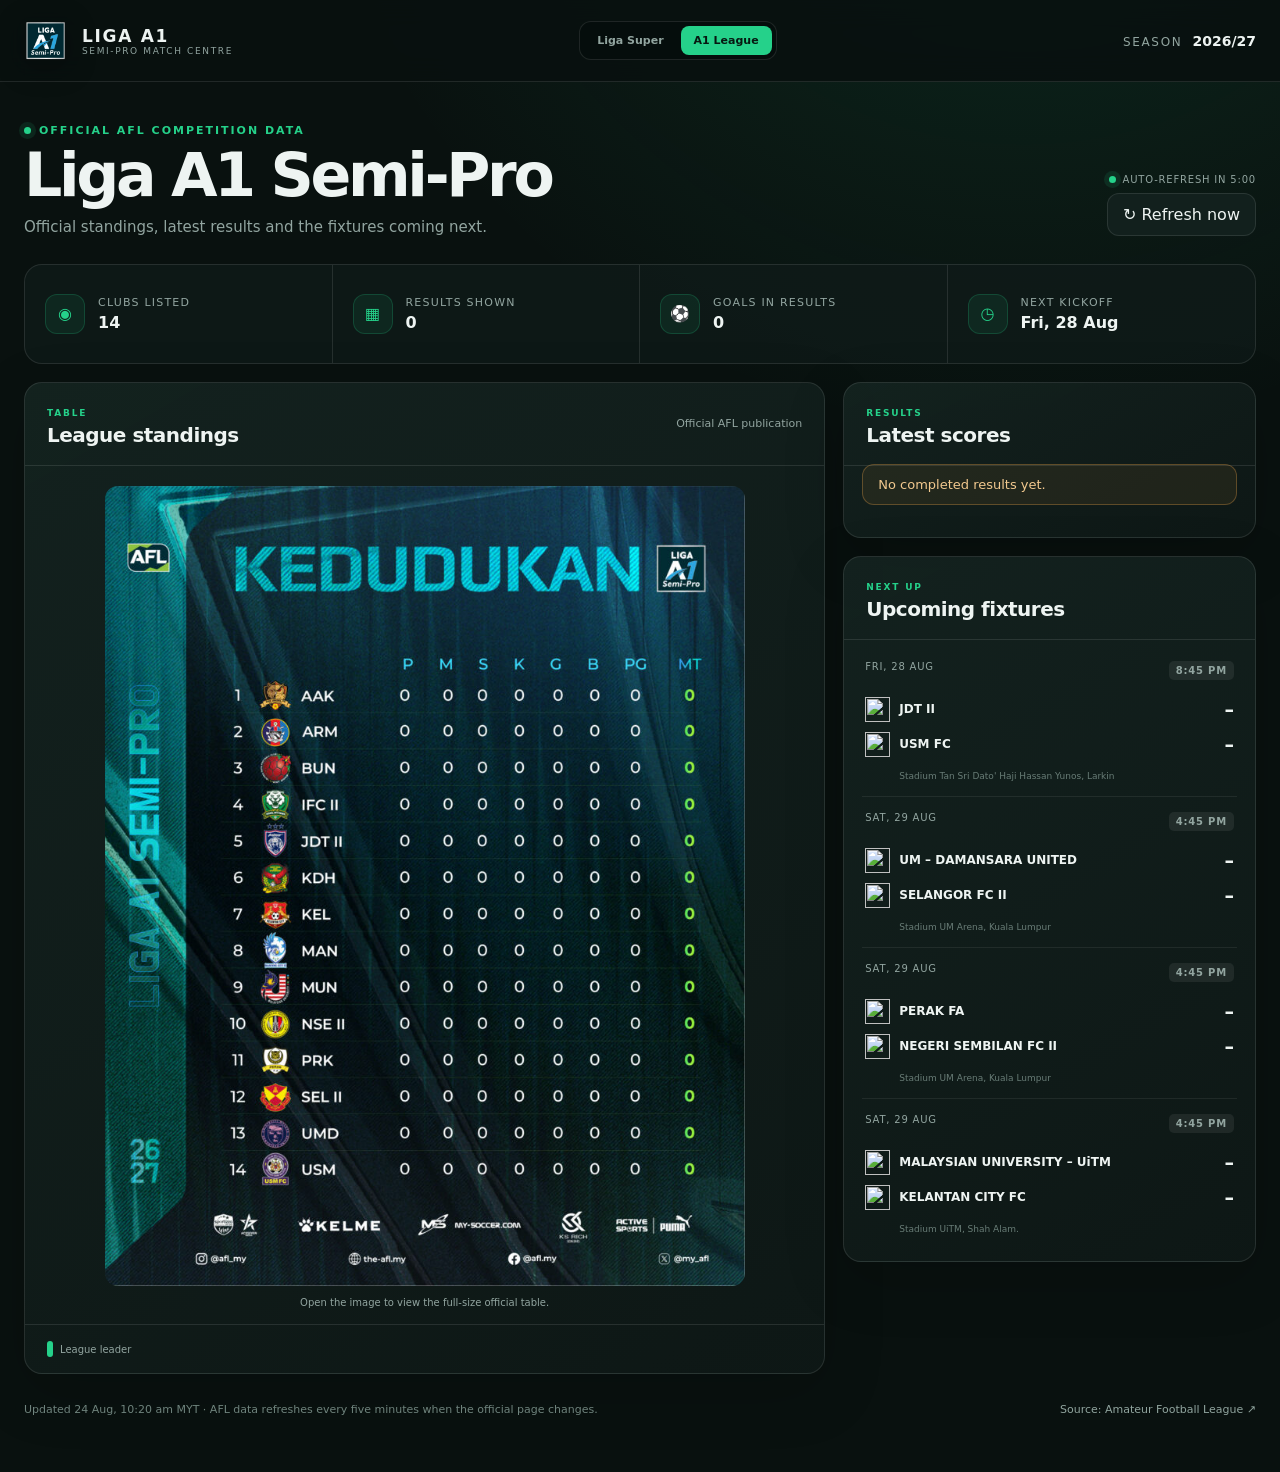
==== site/a1/index.html @ e1b0ae5d ":bricks:Adding A1 League" ====
<!doctype html>
<html lang="en" data-competition="a1">
<head>
  <meta charset="utf-8">
  <meta name="viewport" content="width=device-width,initial-scale=1">
  <meta name="theme-color" content="#09110f">
  <meta name="description" content="Latest Liga A1 Semi-Pro standings, results and fixtures from the official Amateur Football League source.">
  <meta property="og:title" content="Liga A1 Semi-Pro Match Centre">
  <meta property="og:description" content="Official standings, results and upcoming Liga A1 fixtures.">
  <meta property="og:image" content="../og.png">
  <title>Liga A1 Semi-Pro Match Centre</title>
  <link rel="icon" href="../favicon.svg" type="image/svg+xml">
  <link rel="stylesheet" href="../styles.css">
</head>
<body>
  <header class="topbar">
    <div class="brand"><img src="../a1-logo.png" alt="Amateur Football League official logo"><span><b>LIGA A1</b><small>Semi-Pro Match Centre</small></span></div>
    <nav class="league-nav" aria-label="Competition">
      <a href="../">Liga Super</a>
      <a class="active" href="./" aria-current="page">A1 League</a>
    </nav>
    <div class="season"><span>Season</span><strong id="season">2026/27</strong></div>
  </header>
  <main class="dashboard">
    <section class="intro">
      <div><p class="eyebrow"><i></i>Official AFL competition data</p><h1>Liga A1 Semi-Pro</h1><p>Official standings, latest results and the fixtures coming next.</p></div>
      <div class="refresh-control"><span id="refresh-status" class="auto-status"><i></i>Loading official data…</span><button id="refresh" type="button" aria-label="Refresh data now">↻ <span>Refresh now</span></button></div>
    </section>
    <div id="notice" class="notice" hidden></div>
    <section id="live-board" class="live-board" aria-label="Matches live now" hidden>
      <div class="live-title"><span><i></i>LIVE NOW</span><p>Shown only when verified by the official source</p></div>
      <div id="live-grid" class="live-grid"></div>
    </section>
    <section id="metrics" class="metrics" aria-label="League summary"></section>
    <section class="content-grid">
      <article class="panel standings-panel">
        <div class="panel-heading"><div><span>TABLE</span><h2>League standings</h2></div><p>Official AFL publication</p></div>
        <div id="official-standings" class="official-standings" hidden><a id="official-standings-link" href="#" target="_blank" rel="noreferrer"><img id="official-standings-image" src="" alt="Official Liga A1 Semi-Pro standings"></a><p>Open the image to view the full-size official table.</p></div>
        <div id="standings-table" class="table-scroll"><table><thead><tr><th>#</th><th class="team-column">Club</th><th>P</th><th>W</th><th>D</th><th>L</th><th>GD</th><th>Pts</th><th class="form-column">Form</th></tr></thead><tbody id="standings"></tbody></table></div>
        <div id="standings-legend" class="legend"><span><i class="champion"></i>League leader</span></div>
      </article>
      <aside class="matches-column">
        <section class="panel"><div class="panel-heading"><div><span>RESULTS</span><h2>Latest scores</h2></div></div><div id="results" class="match-list"></div></section>
        <section class="panel"><div class="panel-heading"><div><span>NEXT UP</span><h2>Upcoming fixtures</h2></div></div><div id="fixtures" class="match-list"></div></section>
      </aside>
    </section>
    <footer><p id="updated">Loading latest update…</p><a id="source-link" href="https://the-afl.my/" target="_blank" rel="noreferrer">Source: Amateur Football League ↗</a></footer>
  </main>
  <noscript><div class="noscript">JavaScript is required to load the latest competition data.</div></noscript>
  <script src="../app.js" defer></script>
</body>
</html>
---- site/styles.css ----
:root{--ink:#eef4f2;--muted:#92a5a0;--line:rgba(255,255,255,.1);--green:#25d18a;--lime:#b5ef57;--red:#f06363}*{box-sizing:border-box}html{background:#09110f}body{margin:0;color:var(--ink);background:radial-gradient(circle at 80% -20%,rgba(37,209,138,.14),transparent 36%),#09110f;font-family:Inter,ui-sans-serif,system-ui,-apple-system,BlinkMacSystemFont,"Segoe UI",sans-serif}button,a{font:inherit}.topbar{height:82px;padding:0 max(24px,calc((100vw - 1380px)/2));display:flex;align-items:center;justify-content:space-between;gap:24px;border-bottom:1px solid var(--line);background:rgba(9,17,15,.88);backdrop-filter:blur(14px);position:sticky;top:0;z-index:10}.brand{display:flex;gap:13px;align-items:center}.brand>img{width:45px;height:64px;object-fit:contain;filter:drop-shadow(0 6px 15px rgba(0,0,0,.28))}.brand>span{display:grid}.brand b{font-size:17px;letter-spacing:.1em}.brand small{color:var(--muted);font-size:9px;text-transform:uppercase;letter-spacing:.18em}.league-nav{display:flex;align-items:center;gap:4px;padding:4px;border:1px solid var(--line);border-radius:12px;background:rgba(5,12,10,.45)}.league-nav a{padding:8px 13px;border-radius:8px;color:var(--muted);font-size:11px;font-weight:750;text-decoration:none;white-space:nowrap}.league-nav a:hover{color:var(--ink)}.league-nav a.active{color:#071811;background:var(--green)}.season{display:flex;align-items:baseline;gap:10px}.season span{color:var(--muted);font-size:12px;text-transform:uppercase;letter-spacing:.14em}.season strong{font-size:14px}.dashboard{width:min(1380px,calc(100% - 48px));margin:auto;padding:42px 0 28px}.intro{display:flex;justify-content:space-between;align-items:end;gap:24px;margin-bottom:28px}.eyebrow{margin:0 0 9px!important;color:var(--green)!important;font-size:11px!important;font-weight:750;letter-spacing:.18em;text-transform:uppercase;display:flex;align-items:center;gap:8px}.eyebrow i,.auto-status i{width:7px;height:7px;border-radius:99px;background:var(--green);box-shadow:0 0 0 5px rgba(37,209,138,.11)}h1{margin:0;font-size:clamp(35px,4.7vw,68px);line-height:.98;letter-spacing:-.055em;font-weight:760}.intro p{margin:13px 0 0;color:var(--muted);font-size:15px}.refresh-control{display:flex;align-items:flex-end;flex-direction:column;gap:8px}.auto-status{display:flex;align-items:center;gap:7px;color:var(--muted);font-size:10px;text-transform:uppercase;letter-spacing:.08em;font-variant-numeric:tabular-nums}.auto-status.is-live{color:#ff8a8a}.auto-status.is-live i{background:var(--red);box-shadow:0 0 0 4px rgba(240,99,99,.12);animation:pulse 1.5s ease-out infinite}button{border:1px solid var(--line);background:#12201d;color:var(--ink);border-radius:12px;padding:11px 15px;cursor:pointer;transition:.2s}button:hover{border-color:rgba(37,209,138,.55);background:#182a26;transform:translateY(-1px)}.notice{padding:12px 15px;margin:-8px 0 20px;border:1px solid rgba(240,167,73,.3);background:rgba(240,167,73,.08);border-radius:12px;color:#f2c98f;font-size:13px}.live-board{margin-bottom:18px;border:1px solid rgba(240,99,99,.26);background:linear-gradient(135deg,rgba(106,24,30,.26),rgba(17,28,26,.94));border-radius:18px;overflow:hidden;box-shadow:0 16px 55px rgba(0,0,0,.2)}.live-title{height:53px;padding:0 20px;display:flex;align-items:center;justify-content:space-between;border-bottom:1px solid rgba(240,99,99,.16)}.live-title>span{display:flex;align-items:center;gap:9px;color:#ff8a8a;font-size:11px;font-weight:900;letter-spacing:.16em}.live-title>span i{width:8px;height:8px;border-radius:50%;background:var(--red);box-shadow:0 0 0 5px rgba(240,99,99,.12);animation:pulse 1.5s ease-out infinite}.live-title p{margin:0;color:#a98686;font-size:10px}.live-grid{display:grid;grid-template-columns:repeat(2,minmax(0,1fr));gap:1px;background:rgba(240,99,99,.12)}.live-card{padding:18px 20px;background:#121e1b}.live-head{display:flex;align-items:center;justify-content:space-between;margin-bottom:17px}.live-badge{display:flex;align-items:center;gap:6px;color:#ff8585;font-size:10px;font-weight:800;text-transform:uppercase;letter-spacing:.12em}.live-badge i{width:5px;height:5px;border-radius:50%;background:var(--red)}.match-clock{min-width:90px;padding:7px 10px;display:grid;justify-items:end;gap:1px;border:1px solid rgba(240,99,99,.2);border-radius:10px;background:rgba(240,99,99,.08);font-variant-numeric:tabular-nums}.match-clock strong{font-size:17px;line-height:1}.match-clock small{color:#ff9b9b;font-size:8px;text-transform:uppercase;letter-spacing:.1em}.live-scoreline{display:grid;grid-template-columns:minmax(0,1fr) auto minmax(0,1fr);align-items:center;gap:15px}.live-scoreline>div{display:flex;align-items:center;gap:9px;min-width:0}.live-scoreline>div:last-child{flex-direction:row-reverse;text-align:right}.live-scoreline b{font-size:12px;white-space:nowrap;overflow:hidden;text-overflow:ellipsis}.live-scoreline>span{display:flex;align-items:center;gap:10px}.live-scoreline>span strong{font-size:31px;line-height:1;font-variant-numeric:tabular-nums}.live-scoreline>span i{color:#697b76;font-style:normal}.live-card>p{margin:15px 0 0;color:#687c76;font-size:9px;text-align:center;white-space:nowrap;overflow:hidden;text-overflow:ellipsis}.metrics{display:grid;grid-template-columns:repeat(4,1fr);border:1px solid var(--line);border-radius:18px;overflow:hidden;background:rgba(17,28,26,.7);margin-bottom:18px}.metrics article{min-height:98px;display:flex;align-items:center;gap:13px;padding:20px;border-right:1px solid var(--line)}.metrics article:last-child{border:0}.metric-icon{width:40px;height:40px;display:grid;place-items:center;color:var(--green);border:1px solid rgba(37,209,138,.2);background:rgba(37,209,138,.08);border-radius:12px}.metrics article>div{display:grid;gap:4px;min-width:0}.metrics small{color:var(--muted);font-size:11px;text-transform:uppercase;letter-spacing:.11em}.metrics strong{font-size:16px;white-space:nowrap;overflow:hidden;text-overflow:ellipsis}.content-grid{display:grid;grid-template-columns:minmax(0,1.65fr) minmax(350px,.85fr);gap:18px;align-items:start}.panel{border:1px solid var(--line);background:linear-gradient(150deg,rgba(20,35,32,.94),rgba(14,24,22,.97));border-radius:18px;overflow:hidden;box-shadow:0 18px 60px rgba(0,0,0,.18)}.panel-heading{min-height:80px;display:flex;align-items:center;justify-content:space-between;gap:20px;padding:18px 22px;border-bottom:1px solid var(--line)}.panel-heading span{color:var(--green);font-size:9px;letter-spacing:.2em;font-weight:800}.panel-heading h2{margin:3px 0 0;font-size:20px;letter-spacing:-.025em}.panel-heading p{margin:0;color:var(--muted);font-size:11px}.official-standings{padding:20px 20px 16px;text-align:center}.official-standings a{display:block;max-width:640px;margin:auto;border-radius:13px;overflow:hidden;background:#fff}.official-standings img{display:block;width:100%;height:auto}.official-standings p{margin:11px 0 0;color:var(--muted);font-size:10px}.table-scroll{overflow:auto}table{width:100%;border-collapse:collapse;font-variant-numeric:tabular-nums}th{height:42px;padding:0 10px;color:#728781;font-size:10px;text-transform:uppercase;letter-spacing:.1em;font-weight:700;text-align:center;background:rgba(5,12,10,.35)}td{height:58px;padding:0 10px;border-top:1px solid rgba(255,255,255,.065);color:#bac7c3;font-size:13px;text-align:center}.team-column,.team-cell{text-align:left}.team-cell{color:var(--ink);font-weight:640;min-width:220px}.club-mark{width:30px;height:30px;object-fit:contain;display:inline-grid;place-items:center;margin-right:11px;vertical-align:middle}.club-fallback{border-radius:9px;background:#20352f;color:var(--green);font-size:9px;font-weight:850;text-align:center;line-height:30px}.rank{width:24px;height:24px;display:inline-grid;place-items:center;border-radius:7px}.rank-1{background:var(--green);color:#072017;font-weight:900}.rank-2{background:rgba(181,239,87,.16);color:var(--lime)}.form{width:22px;height:22px;margin:0 2px;display:inline-grid;place-items:center;border-radius:6px;font-size:9px;font-weight:850}.form-w{background:rgba(37,209,138,.14);color:var(--green)}.form-d{background:rgba(255,255,255,.09);color:#bbc8c4}.form-l{background:rgba(240,99,99,.13);color:#f28282}.legend{padding:16px 22px;border-top:1px solid var(--line);display:flex;gap:22px;color:var(--muted);font-size:10px}.legend span{display:flex;align-items:center;gap:7px}.legend i{width:6px;height:16px;border-radius:5px;background:var(--green)}.legend .afc{background:var(--lime)}.matches-column{display:grid;gap:18px}.match-list{padding:6px 18px 12px}.match-card{padding:15px 3px;border-bottom:1px solid rgba(255,255,255,.07)}.match-card:last-child{border:0}.match-meta{display:flex;justify-content:space-between;margin-bottom:12px;color:var(--muted);font-size:10px;text-transform:uppercase;letter-spacing:.08em}.status{padding:4px 7px;border-radius:5px;background:rgba(255,255,255,.07);font-weight:750}.status-complete{color:var(--green);background:rgba(37,209,138,.1)}.status-postponed{color:#f1b061;background:rgba(241,176,97,.1)}.status-live{color:#fff;background:var(--red)}.match-team{display:flex;align-items:center;justify-content:space-between;gap:10px;min-height:35px}.match-team>span{display:flex;align-items:center;font-size:12px;font-weight:650;min-width:0}.match-team .club-mark{width:25px;height:25px;margin-right:9px}.match-team strong{font-size:19px;font-variant-numeric:tabular-nums}.venue{margin:9px 0 0 34px;color:#687c76;font-size:9px;white-space:nowrap;overflow:hidden;text-overflow:ellipsis}footer{min-height:70px;display:flex;align-items:center;justify-content:space-between;gap:16px;color:#6f837d;font-size:11px}footer a{color:#91a59f;text-decoration:none}.noscript{padding:20px;color:white;background:#8f3030}@keyframes pulse{0%{box-shadow:0 0 0 0 rgba(240,99,99,.35)}70%{box-shadow:0 0 0 8px rgba(240,99,99,0)}100%{box-shadow:0 0 0 0 rgba(240,99,99,0)}}@media(max-width:980px){.metrics{grid-template-columns:repeat(2,1fr)}.metrics article:nth-child(2){border-right:0}.content-grid{grid-template-columns:1fr}.matches-column{grid-template-columns:repeat(2,1fr)}}@media(max-width:680px){.topbar{height:auto;min-height:92px;padding:10px 17px;display:grid;grid-template-columns:minmax(0,1fr) auto;gap:8px 14px}.brand>img{width:38px;height:48px}.brand b{font-size:14px}.league-nav{grid-column:1/-1;justify-self:stretch;justify-content:center}.league-nav a{flex:1;text-align:center;padding:7px 10px}.dashboard{width:calc(100% - 28px);padding-top:28px}.intro{align-items:start}.refresh-control{align-items:flex-end}.auto-status{font-size:8px}button{width:42px;height:42px;padding:0;font-size:20px}button span{display:none}.metrics article{padding:15px;min-height:84px}.metrics strong{font-size:13px}.metric-icon{display:none}.matches-column{grid-template-columns:1fr}.panel-heading{padding:16px 17px}.panel-heading p,.form-column,.form-cell{display:none}.team-cell{min-width:175px}.legend{padding:14px 17px;flex-wrap:wrap}.season span{display:none}footer{align-items:flex-start;flex-direction:column;padding:20px 2px}.live-grid{grid-template-columns:1fr}.live-title{padding:0 15px}.live-title p{font-size:8px;max-width:195px;text-align:right}.live-card{padding:16px 15px}.live-scoreline{gap:8px}.live-scoreline>span{gap:7px}.live-scoreline>span strong{font-size:26px}.live-scoreline b{font-size:10px}.club-mark{margin-right:8px}}@media(max-width:420px){h1{font-size:39px}.metrics{grid-template-columns:1fr 1fr}.team-cell{min-width:155px}th,td{padding:0 8px}.panel{border-radius:15px}}
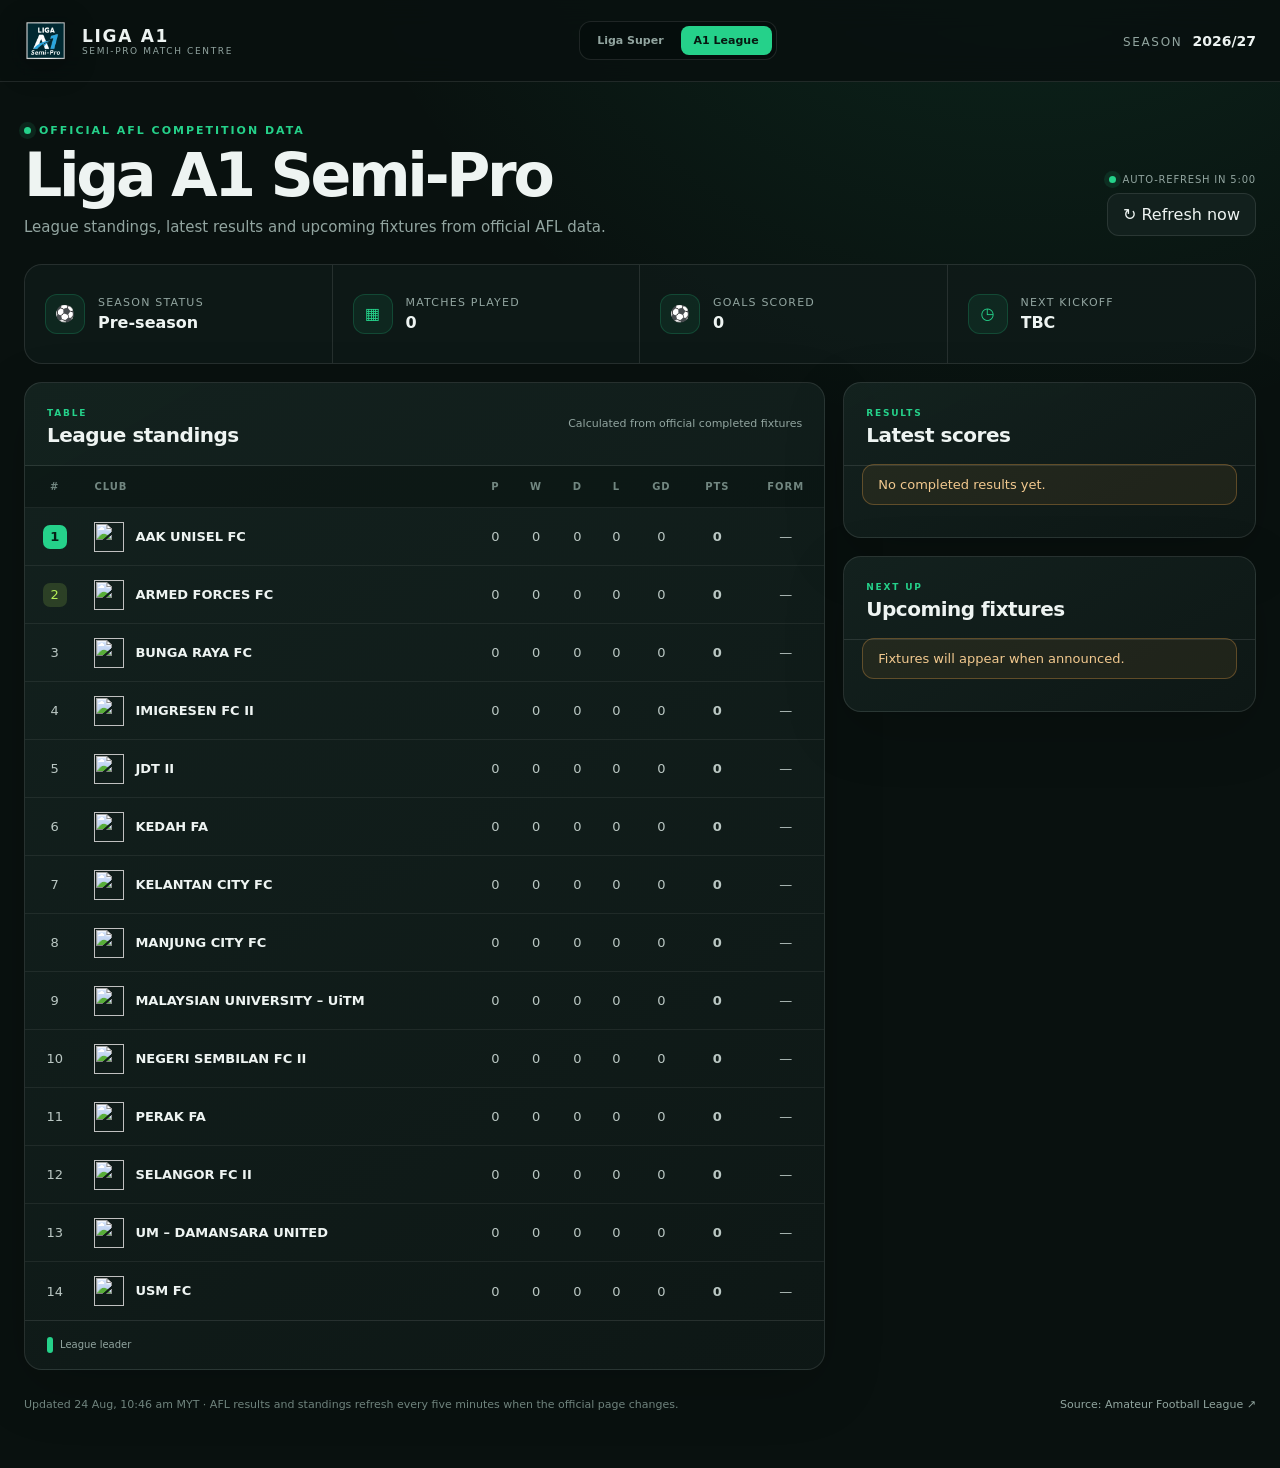
==== commit dc64afd6: ":wrench:Fixing the A1 table that appear as screenshot to proper table" ====
--- a/site/a1/index.html
+++ b/site/a1/index.html
@@ -23,7 +23,7 @@
   </header>
   <main class="dashboard">
     <section class="intro">
-      <div><p class="eyebrow"><i></i>Official AFL competition data</p><h1>Liga A1 Semi-Pro</h1><p>Official standings, latest results and the fixtures coming next.</p></div>
+      <div><p class="eyebrow"><i></i>Official AFL competition data</p><h1>Liga A1 Semi-Pro</h1><p>League standings, latest results and upcoming fixtures from official AFL data.</p></div>
       <div class="refresh-control"><span id="refresh-status" class="auto-status"><i></i>Loading official data…</span><button id="refresh" type="button" aria-label="Refresh data now">↻ <span>Refresh now</span></button></div>
     </section>
     <div id="notice" class="notice" hidden></div>
@@ -34,8 +34,7 @@
     <section id="metrics" class="metrics" aria-label="League summary"></section>
     <section class="content-grid">
       <article class="panel standings-panel">
-        <div class="panel-heading"><div><span>TABLE</span><h2>League standings</h2></div><p>Official AFL publication</p></div>
-        <div id="official-standings" class="official-standings" hidden><a id="official-standings-link" href="#" target="_blank" rel="noreferrer"><img id="official-standings-image" src="" alt="Official Liga A1 Semi-Pro standings"></a><p>Open the image to view the full-size official table.</p></div>
+        <div class="panel-heading"><div><span>TABLE</span><h2>League standings</h2></div><p>Calculated from official completed fixtures</p></div>
         <div id="standings-table" class="table-scroll"><table><thead><tr><th>#</th><th class="team-column">Club</th><th>P</th><th>W</th><th>D</th><th>L</th><th>GD</th><th>Pts</th><th class="form-column">Form</th></tr></thead><tbody id="standings"></tbody></table></div>
         <div id="standings-legend" class="legend"><span><i class="champion"></i>League leader</span></div>
       </article>
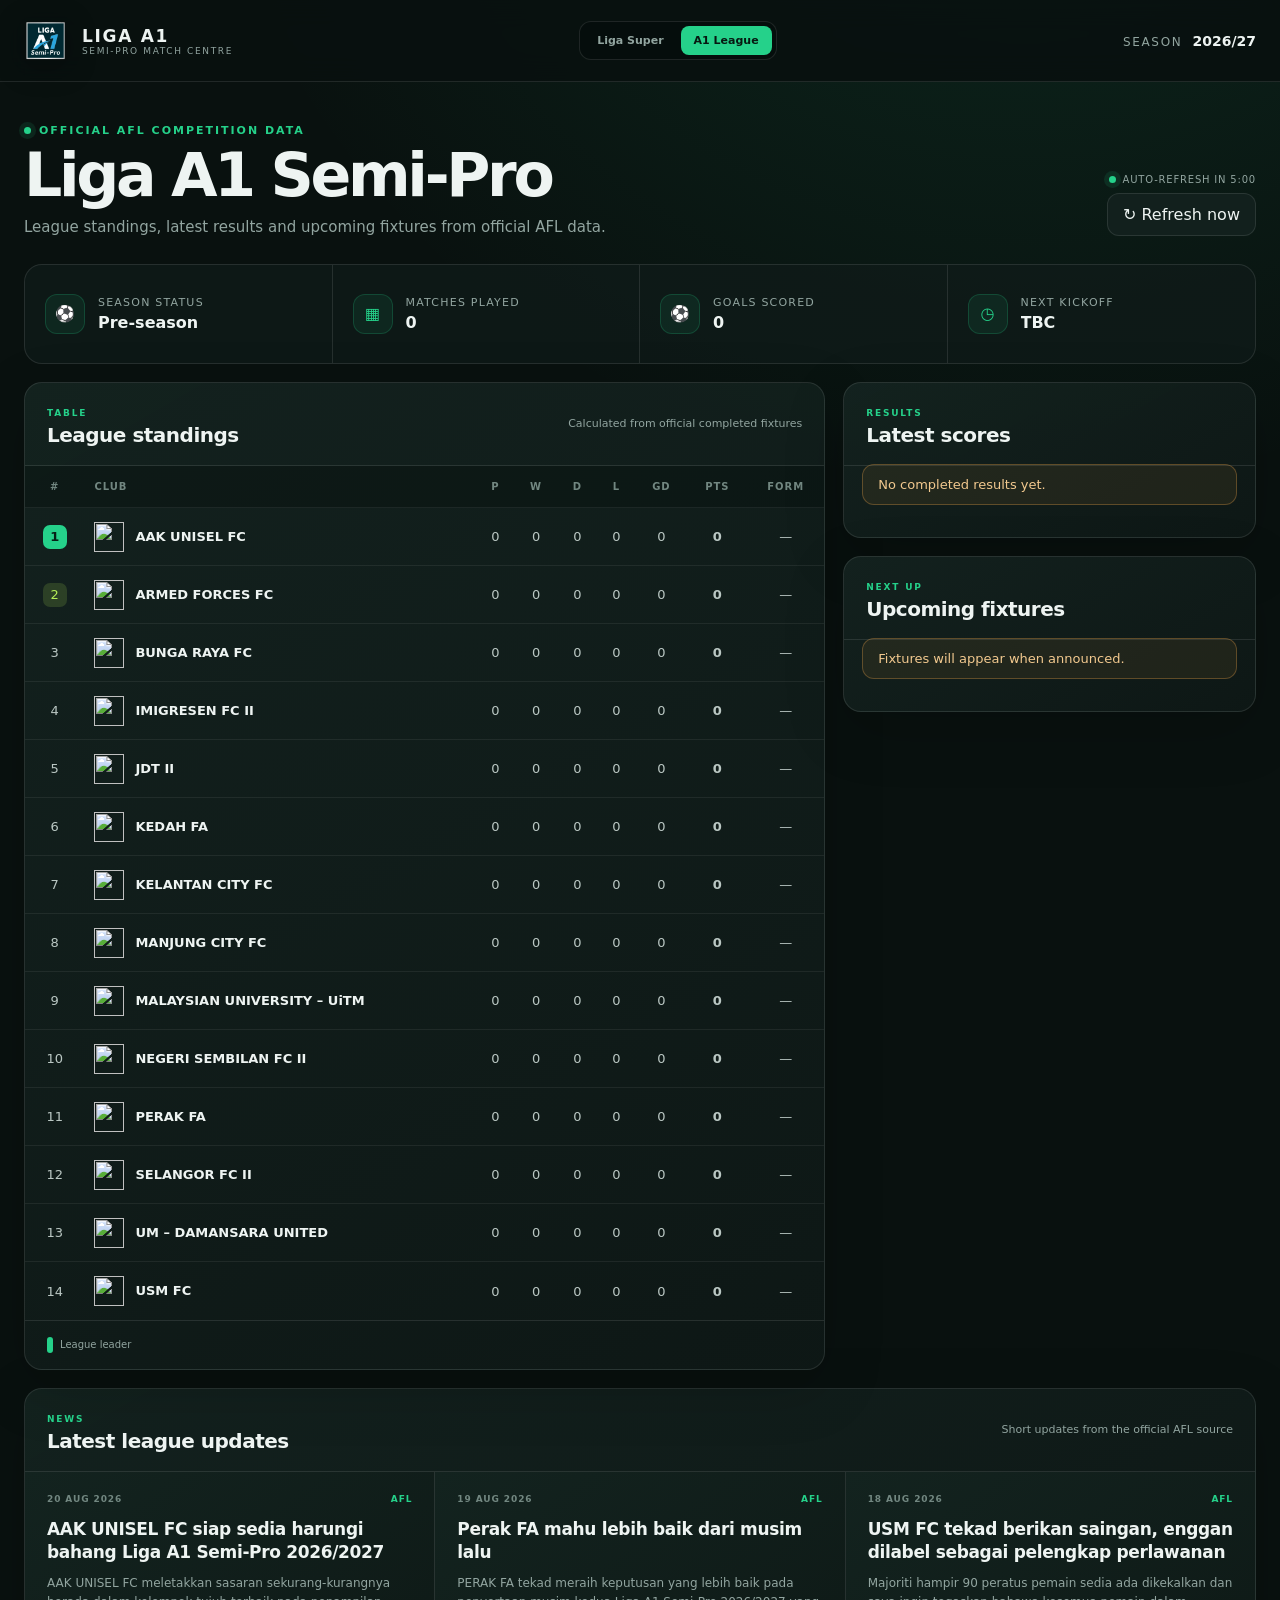
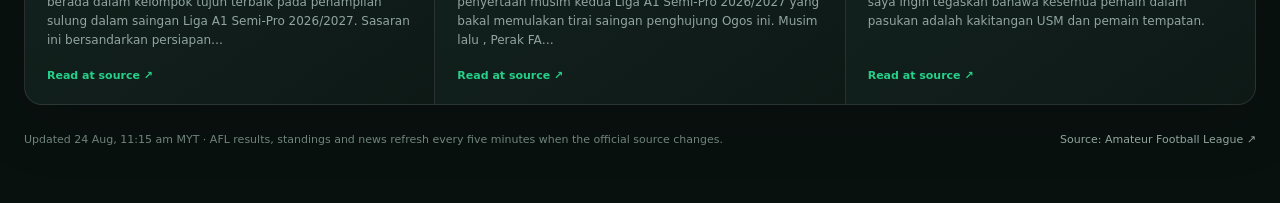
==== commit 2d705b09: ":bricks:Adding latest news from MFL & AFL" ====
--- a/site/a1/index.html
+++ b/site/a1/index.html
@@ -4,9 +4,9 @@
   <meta charset="utf-8">
   <meta name="viewport" content="width=device-width,initial-scale=1">
   <meta name="theme-color" content="#09110f">
-  <meta name="description" content="Latest Liga A1 Semi-Pro standings, results and fixtures from the official Amateur Football League source.">
+  <meta name="description" content="Latest Liga A1 Semi-Pro standings, results, fixtures and news from the official Amateur Football League source.">
   <meta property="og:title" content="Liga A1 Semi-Pro Match Centre">
-  <meta property="og:description" content="Official standings, results and upcoming Liga A1 fixtures.">
+  <meta property="og:description" content="Official standings, results, upcoming Liga A1 fixtures and league updates.">
   <meta property="og:image" content="../og.png">
   <title>Liga A1 Semi-Pro Match Centre</title>
   <link rel="icon" href="../favicon.svg" type="image/svg+xml">
@@ -43,6 +43,10 @@
         <section class="panel"><div class="panel-heading"><div><span>NEXT UP</span><h2>Upcoming fixtures</h2></div></div><div id="fixtures" class="match-list"></div></section>
       </aside>
     </section>
+    <section class="panel news-panel" aria-labelledby="news-heading">
+      <div class="panel-heading"><div><span>NEWS</span><h2 id="news-heading">Latest league updates</h2></div><p>Short updates from the official AFL source</p></div>
+      <div id="news" class="news-grid"></div>
+    </section>
     <footer><p id="updated">Loading latest update…</p><a id="source-link" href="https://the-afl.my/" target="_blank" rel="noreferrer">Source: Amateur Football League ↗</a></footer>
   </main>
   <noscript><div class="noscript">JavaScript is required to load the latest competition data.</div></noscript>
--- a/site/styles.css
+++ b/site/styles.css
@@ -1 +1,881 @@
-:root{--ink:#eef4f2;--muted:#92a5a0;--line:rgba(255,255,255,.1);--green:#25d18a;--lime:#b5ef57;--red:#f06363}*{box-sizing:border-box}html{background:#09110f}body{margin:0;color:var(--ink);background:radial-gradient(circle at 80% -20%,rgba(37,209,138,.14),transparent 36%),#09110f;font-family:Inter,ui-sans-serif,system-ui,-apple-system,BlinkMacSystemFont,"Segoe UI",sans-serif}button,a{font:inherit}.topbar{height:82px;padding:0 max(24px,calc((100vw - 1380px)/2));display:flex;align-items:center;justify-content:space-between;gap:24px;border-bottom:1px solid var(--line);background:rgba(9,17,15,.88);backdrop-filter:blur(14px);position:sticky;top:0;z-index:10}.brand{display:flex;gap:13px;align-items:center}.brand>img{width:45px;height:64px;object-fit:contain;filter:drop-shadow(0 6px 15px rgba(0,0,0,.28))}.brand>span{display:grid}.brand b{font-size:17px;letter-spacing:.1em}.brand small{color:var(--muted);font-size:9px;text-transform:uppercase;letter-spacing:.18em}.league-nav{display:flex;align-items:center;gap:4px;padding:4px;border:1px solid var(--line);border-radius:12px;background:rgba(5,12,10,.45)}.league-nav a{padding:8px 13px;border-radius:8px;color:var(--muted);font-size:11px;font-weight:750;text-decoration:none;white-space:nowrap}.league-nav a:hover{color:var(--ink)}.league-nav a.active{color:#071811;background:var(--green)}.season{display:flex;align-items:baseline;gap:10px}.season span{color:var(--muted);font-size:12px;text-transform:uppercase;letter-spacing:.14em}.season strong{font-size:14px}.dashboard{width:min(1380px,calc(100% - 48px));margin:auto;padding:42px 0 28px}.intro{display:flex;justify-content:space-between;align-items:end;gap:24px;margin-bottom:28px}.eyebrow{margin:0 0 9px!important;color:var(--green)!important;font-size:11px!important;font-weight:750;letter-spacing:.18em;text-transform:uppercase;display:flex;align-items:center;gap:8px}.eyebrow i,.auto-status i{width:7px;height:7px;border-radius:99px;background:var(--green);box-shadow:0 0 0 5px rgba(37,209,138,.11)}h1{margin:0;font-size:clamp(35px,4.7vw,68px);line-height:.98;letter-spacing:-.055em;font-weight:760}.intro p{margin:13px 0 0;color:var(--muted);font-size:15px}.refresh-control{display:flex;align-items:flex-end;flex-direction:column;gap:8px}.auto-status{display:flex;align-items:center;gap:7px;color:var(--muted);font-size:10px;text-transform:uppercase;letter-spacing:.08em;font-variant-numeric:tabular-nums}.auto-status.is-live{color:#ff8a8a}.auto-status.is-live i{background:var(--red);box-shadow:0 0 0 4px rgba(240,99,99,.12);animation:pulse 1.5s ease-out infinite}button{border:1px solid var(--line);background:#12201d;color:var(--ink);border-radius:12px;padding:11px 15px;cursor:pointer;transition:.2s}button:hover{border-color:rgba(37,209,138,.55);background:#182a26;transform:translateY(-1px)}.notice{padding:12px 15px;margin:-8px 0 20px;border:1px solid rgba(240,167,73,.3);background:rgba(240,167,73,.08);border-radius:12px;color:#f2c98f;font-size:13px}.live-board{margin-bottom:18px;border:1px solid rgba(240,99,99,.26);background:linear-gradient(135deg,rgba(106,24,30,.26),rgba(17,28,26,.94));border-radius:18px;overflow:hidden;box-shadow:0 16px 55px rgba(0,0,0,.2)}.live-title{height:53px;padding:0 20px;display:flex;align-items:center;justify-content:space-between;border-bottom:1px solid rgba(240,99,99,.16)}.live-title>span{display:flex;align-items:center;gap:9px;color:#ff8a8a;font-size:11px;font-weight:900;letter-spacing:.16em}.live-title>span i{width:8px;height:8px;border-radius:50%;background:var(--red);box-shadow:0 0 0 5px rgba(240,99,99,.12);animation:pulse 1.5s ease-out infinite}.live-title p{margin:0;color:#a98686;font-size:10px}.live-grid{display:grid;grid-template-columns:repeat(2,minmax(0,1fr));gap:1px;background:rgba(240,99,99,.12)}.live-card{padding:18px 20px;background:#121e1b}.live-head{display:flex;align-items:center;justify-content:space-between;margin-bottom:17px}.live-badge{display:flex;align-items:center;gap:6px;color:#ff8585;font-size:10px;font-weight:800;text-transform:uppercase;letter-spacing:.12em}.live-badge i{width:5px;height:5px;border-radius:50%;background:var(--red)}.match-clock{min-width:90px;padding:7px 10px;display:grid;justify-items:end;gap:1px;border:1px solid rgba(240,99,99,.2);border-radius:10px;background:rgba(240,99,99,.08);font-variant-numeric:tabular-nums}.match-clock strong{font-size:17px;line-height:1}.match-clock small{color:#ff9b9b;font-size:8px;text-transform:uppercase;letter-spacing:.1em}.live-scoreline{display:grid;grid-template-columns:minmax(0,1fr) auto minmax(0,1fr);align-items:center;gap:15px}.live-scoreline>div{display:flex;align-items:center;gap:9px;min-width:0}.live-scoreline>div:last-child{flex-direction:row-reverse;text-align:right}.live-scoreline b{font-size:12px;white-space:nowrap;overflow:hidden;text-overflow:ellipsis}.live-scoreline>span{display:flex;align-items:center;gap:10px}.live-scoreline>span strong{font-size:31px;line-height:1;font-variant-numeric:tabular-nums}.live-scoreline>span i{color:#697b76;font-style:normal}.live-card>p{margin:15px 0 0;color:#687c76;font-size:9px;text-align:center;white-space:nowrap;overflow:hidden;text-overflow:ellipsis}.metrics{display:grid;grid-template-columns:repeat(4,1fr);border:1px solid var(--line);border-radius:18px;overflow:hidden;background:rgba(17,28,26,.7);margin-bottom:18px}.metrics article{min-height:98px;display:flex;align-items:center;gap:13px;padding:20px;border-right:1px solid var(--line)}.metrics article:last-child{border:0}.metric-icon{width:40px;height:40px;display:grid;place-items:center;color:var(--green);border:1px solid rgba(37,209,138,.2);background:rgba(37,209,138,.08);border-radius:12px}.metrics article>div{display:grid;gap:4px;min-width:0}.metrics small{color:var(--muted);font-size:11px;text-transform:uppercase;letter-spacing:.11em}.metrics strong{font-size:16px;white-space:nowrap;overflow:hidden;text-overflow:ellipsis}.content-grid{display:grid;grid-template-columns:minmax(0,1.65fr) minmax(350px,.85fr);gap:18px;align-items:start}.panel{border:1px solid var(--line);background:linear-gradient(150deg,rgba(20,35,32,.94),rgba(14,24,22,.97));border-radius:18px;overflow:hidden;box-shadow:0 18px 60px rgba(0,0,0,.18)}.panel-heading{min-height:80px;display:flex;align-items:center;justify-content:space-between;gap:20px;padding:18px 22px;border-bottom:1px solid var(--line)}.panel-heading span{color:var(--green);font-size:9px;letter-spacing:.2em;font-weight:800}.panel-heading h2{margin:3px 0 0;font-size:20px;letter-spacing:-.025em}.panel-heading p{margin:0;color:var(--muted);font-size:11px}.official-standings{padding:20px 20px 16px;text-align:center}.official-standings a{display:block;max-width:640px;margin:auto;border-radius:13px;overflow:hidden;background:#fff}.official-standings img{display:block;width:100%;height:auto}.official-standings p{margin:11px 0 0;color:var(--muted);font-size:10px}.table-scroll{overflow:auto}table{width:100%;border-collapse:collapse;font-variant-numeric:tabular-nums}th{height:42px;padding:0 10px;color:#728781;font-size:10px;text-transform:uppercase;letter-spacing:.1em;font-weight:700;text-align:center;background:rgba(5,12,10,.35)}td{height:58px;padding:0 10px;border-top:1px solid rgba(255,255,255,.065);color:#bac7c3;font-size:13px;text-align:center}.team-column,.team-cell{text-align:left}.team-cell{color:var(--ink);font-weight:640;min-width:220px}.club-mark{width:30px;height:30px;object-fit:contain;display:inline-grid;place-items:center;margin-right:11px;vertical-align:middle}.club-fallback{border-radius:9px;background:#20352f;color:var(--green);font-size:9px;font-weight:850;text-align:center;line-height:30px}.rank{width:24px;height:24px;display:inline-grid;place-items:center;border-radius:7px}.rank-1{background:var(--green);color:#072017;font-weight:900}.rank-2{background:rgba(181,239,87,.16);color:var(--lime)}.form{width:22px;height:22px;margin:0 2px;display:inline-grid;place-items:center;border-radius:6px;font-size:9px;font-weight:850}.form-w{background:rgba(37,209,138,.14);color:var(--green)}.form-d{background:rgba(255,255,255,.09);color:#bbc8c4}.form-l{background:rgba(240,99,99,.13);color:#f28282}.legend{padding:16px 22px;border-top:1px solid var(--line);display:flex;gap:22px;color:var(--muted);font-size:10px}.legend span{display:flex;align-items:center;gap:7px}.legend i{width:6px;height:16px;border-radius:5px;background:var(--green)}.legend .afc{background:var(--lime)}.matches-column{display:grid;gap:18px}.match-list{padding:6px 18px 12px}.match-card{padding:15px 3px;border-bottom:1px solid rgba(255,255,255,.07)}.match-card:last-child{border:0}.match-meta{display:flex;justify-content:space-between;margin-bottom:12px;color:var(--muted);font-size:10px;text-transform:uppercase;letter-spacing:.08em}.status{padding:4px 7px;border-radius:5px;background:rgba(255,255,255,.07);font-weight:750}.status-complete{color:var(--green);background:rgba(37,209,138,.1)}.status-postponed{color:#f1b061;background:rgba(241,176,97,.1)}.status-live{color:#fff;background:var(--red)}.match-team{display:flex;align-items:center;justify-content:space-between;gap:10px;min-height:35px}.match-team>span{display:flex;align-items:center;font-size:12px;font-weight:650;min-width:0}.match-team .club-mark{width:25px;height:25px;margin-right:9px}.match-team strong{font-size:19px;font-variant-numeric:tabular-nums}.venue{margin:9px 0 0 34px;color:#687c76;font-size:9px;white-space:nowrap;overflow:hidden;text-overflow:ellipsis}footer{min-height:70px;display:flex;align-items:center;justify-content:space-between;gap:16px;color:#6f837d;font-size:11px}footer a{color:#91a59f;text-decoration:none}.noscript{padding:20px;color:white;background:#8f3030}@keyframes pulse{0%{box-shadow:0 0 0 0 rgba(240,99,99,.35)}70%{box-shadow:0 0 0 8px rgba(240,99,99,0)}100%{box-shadow:0 0 0 0 rgba(240,99,99,0)}}@media(max-width:980px){.metrics{grid-template-columns:repeat(2,1fr)}.metrics article:nth-child(2){border-right:0}.content-grid{grid-template-columns:1fr}.matches-column{grid-template-columns:repeat(2,1fr)}}@media(max-width:680px){.topbar{height:auto;min-height:92px;padding:10px 17px;display:grid;grid-template-columns:minmax(0,1fr) auto;gap:8px 14px}.brand>img{width:38px;height:48px}.brand b{font-size:14px}.league-nav{grid-column:1/-1;justify-self:stretch;justify-content:center}.league-nav a{flex:1;text-align:center;padding:7px 10px}.dashboard{width:calc(100% - 28px);padding-top:28px}.intro{align-items:start}.refresh-control{align-items:flex-end}.auto-status{font-size:8px}button{width:42px;height:42px;padding:0;font-size:20px}button span{display:none}.metrics article{padding:15px;min-height:84px}.metrics strong{font-size:13px}.metric-icon{display:none}.matches-column{grid-template-columns:1fr}.panel-heading{padding:16px 17px}.panel-heading p,.form-column,.form-cell{display:none}.team-cell{min-width:175px}.legend{padding:14px 17px;flex-wrap:wrap}.season span{display:none}footer{align-items:flex-start;flex-direction:column;padding:20px 2px}.live-grid{grid-template-columns:1fr}.live-title{padding:0 15px}.live-title p{font-size:8px;max-width:195px;text-align:right}.live-card{padding:16px 15px}.live-scoreline{gap:8px}.live-scoreline>span{gap:7px}.live-scoreline>span strong{font-size:26px}.live-scoreline b{font-size:10px}.club-mark{margin-right:8px}}@media(max-width:420px){h1{font-size:39px}.metrics{grid-template-columns:1fr 1fr}.team-cell{min-width:155px}th,td{padding:0 8px}.panel{border-radius:15px}}
+:root {
+  --ink: #eef4f2;
+  --muted: #92a5a0;
+  --line: rgba(255, 255, 255, 0.1);
+  --green: #25d18a;
+  --lime: #b5ef57;
+  --red: #f06363;
+}
+* {
+  box-sizing: border-box;
+}
+html {
+  background: #09110f;
+}
+body {
+  margin: 0;
+  color: var(--ink);
+  background:
+    radial-gradient(
+      circle at 80% -20%,
+      rgba(37, 209, 138, 0.14),
+      transparent 36%
+    ),
+    #09110f;
+  font-family:
+    Inter,
+    ui-sans-serif,
+    system-ui,
+    -apple-system,
+    BlinkMacSystemFont,
+    "Segoe UI",
+    sans-serif;
+}
+button,
+a {
+  font: inherit;
+}
+.topbar {
+  height: 82px;
+  padding: 0 max(24px, calc((100vw - 1380px) / 2));
+  display: flex;
+  align-items: center;
+  justify-content: space-between;
+  gap: 24px;
+  border-bottom: 1px solid var(--line);
+  background: rgba(9, 17, 15, 0.88);
+  backdrop-filter: blur(14px);
+  position: sticky;
+  top: 0;
+  z-index: 10;
+}
+.brand {
+  display: flex;
+  gap: 13px;
+  align-items: center;
+}
+.brand > img {
+  width: 45px;
+  height: 64px;
+  object-fit: contain;
+  filter: drop-shadow(0 6px 15px rgba(0, 0, 0, 0.28));
+}
+.brand > span {
+  display: grid;
+}
+.brand b {
+  font-size: 17px;
+  letter-spacing: 0.1em;
+}
+.brand small {
+  color: var(--muted);
+  font-size: 9px;
+  text-transform: uppercase;
+  letter-spacing: 0.18em;
+}
+.league-nav {
+  display: flex;
+  align-items: center;
+  gap: 4px;
+  padding: 4px;
+  border: 1px solid var(--line);
+  border-radius: 12px;
+  background: rgba(5, 12, 10, 0.45);
+}
+.league-nav a {
+  padding: 8px 13px;
+  border-radius: 8px;
+  color: var(--muted);
+  font-size: 11px;
+  font-weight: 750;
+  text-decoration: none;
+  white-space: nowrap;
+}
+.league-nav a:hover {
+  color: var(--ink);
+}
+.league-nav a.active {
+  color: #071811;
+  background: var(--green);
+}
+.season {
+  display: flex;
+  align-items: baseline;
+  gap: 10px;
+}
+.season span {
+  color: var(--muted);
+  font-size: 12px;
+  text-transform: uppercase;
+  letter-spacing: 0.14em;
+}
+.season strong {
+  font-size: 14px;
+}
+.dashboard {
+  width: min(1380px, calc(100% - 48px));
+  margin: auto;
+  padding: 42px 0 28px;
+}
+.intro {
+  display: flex;
+  justify-content: space-between;
+  align-items: end;
+  gap: 24px;
+  margin-bottom: 28px;
+}
+.eyebrow {
+  margin: 0 0 9px !important;
+  color: var(--green) !important;
+  font-size: 11px !important;
+  font-weight: 750;
+  letter-spacing: 0.18em;
+  text-transform: uppercase;
+  display: flex;
+  align-items: center;
+  gap: 8px;
+}
+.eyebrow i,
+.auto-status i {
+  width: 7px;
+  height: 7px;
+  border-radius: 99px;
+  background: var(--green);
+  box-shadow: 0 0 0 5px rgba(37, 209, 138, 0.11);
+}
+h1 {
+  margin: 0;
+  font-size: clamp(35px, 4.7vw, 68px);
+  line-height: 0.98;
+  letter-spacing: -0.055em;
+  font-weight: 760;
+}
+.intro p {
+  margin: 13px 0 0;
+  color: var(--muted);
+  font-size: 15px;
+}
+.refresh-control {
+  display: flex;
+  align-items: flex-end;
+  flex-direction: column;
+  gap: 8px;
+}
+.auto-status {
+  display: flex;
+  align-items: center;
+  gap: 7px;
+  color: var(--muted);
+  font-size: 10px;
+  text-transform: uppercase;
+  letter-spacing: 0.08em;
+  font-variant-numeric: tabular-nums;
+}
+.auto-status.is-live {
+  color: #ff8a8a;
+}
+.auto-status.is-live i {
+  background: var(--red);
+  box-shadow: 0 0 0 4px rgba(240, 99, 99, 0.12);
+  animation: pulse 1.5s ease-out infinite;
+}
+button {
+  border: 1px solid var(--line);
+  background: #12201d;
+  color: var(--ink);
+  border-radius: 12px;
+  padding: 11px 15px;
+  cursor: pointer;
+  transition: 0.2s;
+}
+button:hover {
+  border-color: rgba(37, 209, 138, 0.55);
+  background: #182a26;
+  transform: translateY(-1px);
+}
+.notice {
+  padding: 12px 15px;
+  margin: -8px 0 20px;
+  border: 1px solid rgba(240, 167, 73, 0.3);
+  background: rgba(240, 167, 73, 0.08);
+  border-radius: 12px;
+  color: #f2c98f;
+  font-size: 13px;
+}
+.live-board {
+  margin-bottom: 18px;
+  border: 1px solid rgba(240, 99, 99, 0.26);
+  background: linear-gradient(
+    135deg,
+    rgba(106, 24, 30, 0.26),
+    rgba(17, 28, 26, 0.94)
+  );
+  border-radius: 18px;
+  overflow: hidden;
+  box-shadow: 0 16px 55px rgba(0, 0, 0, 0.2);
+}
+.live-title {
+  height: 53px;
+  padding: 0 20px;
+  display: flex;
+  align-items: center;
+  justify-content: space-between;
+  border-bottom: 1px solid rgba(240, 99, 99, 0.16);
+}
+.live-title > span {
+  display: flex;
+  align-items: center;
+  gap: 9px;
+  color: #ff8a8a;
+  font-size: 11px;
+  font-weight: 900;
+  letter-spacing: 0.16em;
+}
+.live-title > span i {
+  width: 8px;
+  height: 8px;
+  border-radius: 50%;
+  background: var(--red);
+  box-shadow: 0 0 0 5px rgba(240, 99, 99, 0.12);
+  animation: pulse 1.5s ease-out infinite;
+}
+.live-title p {
+  margin: 0;
+  color: #a98686;
+  font-size: 10px;
+}
+.live-grid {
+  display: grid;
+  grid-template-columns: repeat(2, minmax(0, 1fr));
+  gap: 1px;
+  background: rgba(240, 99, 99, 0.12);
+}
+.live-card {
+  padding: 18px 20px;
+  background: #121e1b;
+}
+.live-head {
+  display: flex;
+  align-items: center;
+  justify-content: space-between;
+  margin-bottom: 17px;
+}
+.live-badge {
+  display: flex;
+  align-items: center;
+  gap: 6px;
+  color: #ff8585;
+  font-size: 10px;
+  font-weight: 800;
+  text-transform: uppercase;
+  letter-spacing: 0.12em;
+}
+.live-badge i {
+  width: 5px;
+  height: 5px;
+  border-radius: 50%;
+  background: var(--red);
+}
+.match-clock {
+  min-width: 90px;
+  padding: 7px 10px;
+  display: grid;
+  justify-items: end;
+  gap: 1px;
+  border: 1px solid rgba(240, 99, 99, 0.2);
+  border-radius: 10px;
+  background: rgba(240, 99, 99, 0.08);
+  font-variant-numeric: tabular-nums;
+}
+.match-clock strong {
+  font-size: 17px;
+  line-height: 1;
+}
+.match-clock small {
+  color: #ff9b9b;
+  font-size: 8px;
+  text-transform: uppercase;
+  letter-spacing: 0.1em;
+}
+.live-scoreline {
+  display: grid;
+  grid-template-columns: minmax(0, 1fr) auto minmax(0, 1fr);
+  align-items: center;
+  gap: 15px;
+}
+.live-scoreline > div {
+  display: flex;
+  align-items: center;
+  gap: 9px;
+  min-width: 0;
+}
+.live-scoreline > div:last-child {
+  flex-direction: row-reverse;
+  text-align: right;
+}
+.live-scoreline b {
+  font-size: 12px;
+  white-space: nowrap;
+  overflow: hidden;
+  text-overflow: ellipsis;
+}
+.live-scoreline > span {
+  display: flex;
+  align-items: center;
+  gap: 10px;
+}
+.live-scoreline > span strong {
+  font-size: 31px;
+  line-height: 1;
+  font-variant-numeric: tabular-nums;
+}
+.live-scoreline > span i {
+  color: #697b76;
+  font-style: normal;
+}
+.live-card > p {
+  margin: 15px 0 0;
+  color: #687c76;
+  font-size: 9px;
+  text-align: center;
+  white-space: nowrap;
+  overflow: hidden;
+  text-overflow: ellipsis;
+}
+.metrics {
+  display: grid;
+  grid-template-columns: repeat(4, 1fr);
+  border: 1px solid var(--line);
+  border-radius: 18px;
+  overflow: hidden;
+  background: rgba(17, 28, 26, 0.7);
+  margin-bottom: 18px;
+}
+.metrics article {
+  min-height: 98px;
+  display: flex;
+  align-items: center;
+  gap: 13px;
+  padding: 20px;
+  border-right: 1px solid var(--line);
+}
+.metrics article:last-child {
+  border: 0;
+}
+.metric-icon {
+  width: 40px;
+  height: 40px;
+  display: grid;
+  place-items: center;
+  color: var(--green);
+  border: 1px solid rgba(37, 209, 138, 0.2);
+  background: rgba(37, 209, 138, 0.08);
+  border-radius: 12px;
+}
+.metrics article > div {
+  display: grid;
+  gap: 4px;
+  min-width: 0;
+}
+.metrics small {
+  color: var(--muted);
+  font-size: 11px;
+  text-transform: uppercase;
+  letter-spacing: 0.11em;
+}
+.metrics strong {
+  font-size: 16px;
+  white-space: nowrap;
+  overflow: hidden;
+  text-overflow: ellipsis;
+}
+.content-grid {
+  display: grid;
+  grid-template-columns: minmax(0, 1.65fr) minmax(350px, 0.85fr);
+  gap: 18px;
+  align-items: start;
+}
+.panel {
+  border: 1px solid var(--line);
+  background: linear-gradient(
+    150deg,
+    rgba(20, 35, 32, 0.94),
+    rgba(14, 24, 22, 0.97)
+  );
+  border-radius: 18px;
+  overflow: hidden;
+  box-shadow: 0 18px 60px rgba(0, 0, 0, 0.18);
+}
+.panel-heading {
+  min-height: 80px;
+  display: flex;
+  align-items: center;
+  justify-content: space-between;
+  gap: 20px;
+  padding: 18px 22px;
+  border-bottom: 1px solid var(--line);
+}
+.panel-heading span {
+  color: var(--green);
+  font-size: 9px;
+  letter-spacing: 0.2em;
+  font-weight: 800;
+}
+.panel-heading h2 {
+  margin: 3px 0 0;
+  font-size: 20px;
+  letter-spacing: -0.025em;
+}
+.panel-heading p {
+  margin: 0;
+  color: var(--muted);
+  font-size: 11px;
+}
+.official-standings {
+  padding: 20px 20px 16px;
+  text-align: center;
+}
+.official-standings a {
+  display: block;
+  max-width: 640px;
+  margin: auto;
+  border-radius: 13px;
+  overflow: hidden;
+  background: #fff;
+}
+.official-standings img {
+  display: block;
+  width: 100%;
+  height: auto;
+}
+.official-standings p {
+  margin: 11px 0 0;
+  color: var(--muted);
+  font-size: 10px;
+}
+.table-scroll {
+  overflow: auto;
+}
+table {
+  width: 100%;
+  border-collapse: collapse;
+  font-variant-numeric: tabular-nums;
+}
+th {
+  height: 42px;
+  padding: 0 10px;
+  color: #728781;
+  font-size: 10px;
+  text-transform: uppercase;
+  letter-spacing: 0.1em;
+  font-weight: 700;
+  text-align: center;
+  background: rgba(5, 12, 10, 0.35);
+}
+td {
+  height: 58px;
+  padding: 0 10px;
+  border-top: 1px solid rgba(255, 255, 255, 0.065);
+  color: #bac7c3;
+  font-size: 13px;
+  text-align: center;
+}
+.team-column,
+.team-cell {
+  text-align: left;
+}
+.team-cell {
+  color: var(--ink);
+  font-weight: 640;
+  min-width: 220px;
+}
+.club-mark {
+  width: 30px;
+  height: 30px;
+  object-fit: contain;
+  display: inline-grid;
+  place-items: center;
+  margin-right: 11px;
+  vertical-align: middle;
+}
+.club-fallback {
+  border-radius: 9px;
+  background: #20352f;
+  color: var(--green);
+  font-size: 9px;
+  font-weight: 850;
+  text-align: center;
+  line-height: 30px;
+}
+.rank {
+  width: 24px;
+  height: 24px;
+  display: inline-grid;
+  place-items: center;
+  border-radius: 7px;
+}
+.rank-1 {
+  background: var(--green);
+  color: #072017;
+  font-weight: 900;
+}
+.rank-2 {
+  background: rgba(181, 239, 87, 0.16);
+  color: var(--lime);
+}
+.form {
+  width: 22px;
+  height: 22px;
+  margin: 0 2px;
+  display: inline-grid;
+  place-items: center;
+  border-radius: 6px;
+  font-size: 9px;
+  font-weight: 850;
+}
+.form-w {
+  background: rgba(37, 209, 138, 0.14);
+  color: var(--green);
+}
+.form-d {
+  background: rgba(255, 255, 255, 0.09);
+  color: #bbc8c4;
+}
+.form-l {
+  background: rgba(240, 99, 99, 0.13);
+  color: #f28282;
+}
+.legend {
+  padding: 16px 22px;
+  border-top: 1px solid var(--line);
+  display: flex;
+  gap: 22px;
+  color: var(--muted);
+  font-size: 10px;
+}
+.legend span {
+  display: flex;
+  align-items: center;
+  gap: 7px;
+}
+.legend i {
+  width: 6px;
+  height: 16px;
+  border-radius: 5px;
+  background: var(--green);
+}
+.legend .afc {
+  background: var(--lime);
+}
+.matches-column {
+  display: grid;
+  gap: 18px;
+}
+.news-panel {
+  margin-top: 18px;
+}
+.news-grid {
+  display: grid;
+  grid-template-columns: repeat(3, minmax(0, 1fr));
+  gap: 1px;
+  background: var(--line);
+}
+.news-card {
+  min-height: 218px;
+  padding: 22px;
+  display: flex;
+  flex-direction: column;
+  background: linear-gradient(145deg, #13231f, #0e1916);
+}
+.news-meta {
+  margin: 0 0 14px;
+  display: flex;
+  align-items: center;
+  justify-content: space-between;
+  gap: 12px;
+  color: #728781;
+  font-size: 9px;
+  font-weight: 750;
+  letter-spacing: 0.1em;
+  text-transform: uppercase;
+}
+.news-meta span:last-child {
+  color: var(--green);
+}
+.news-card h3 {
+  margin: 0;
+  font-size: 17px;
+  line-height: 1.35;
+  letter-spacing: -0.02em;
+}
+.news-snippet {
+  margin: 10px 0 18px;
+  color: var(--muted);
+  font-size: 12px;
+  line-height: 1.6;
+}
+.news-card a {
+  width: fit-content;
+  margin-top: auto;
+  color: var(--green);
+  font-size: 11px;
+  font-weight: 750;
+  text-decoration: none;
+}
+.news-card a:hover {
+  color: var(--lime);
+}
+.news-empty {
+  grid-column: 1/-1;
+  margin: 0;
+  padding: 30px 22px;
+  color: var(--muted);
+  background: #101d1a;
+  font-size: 12px;
+}
+.match-list {
+  padding: 6px 18px 12px;
+}
+.match-card {
+  padding: 15px 3px;
+  border-bottom: 1px solid rgba(255, 255, 255, 0.07);
+}
+.match-card:last-child {
+  border: 0;
+}
+.match-meta {
+  display: flex;
+  justify-content: space-between;
+  margin-bottom: 12px;
+  color: var(--muted);
+  font-size: 10px;
+  text-transform: uppercase;
+  letter-spacing: 0.08em;
+}
+.status {
+  padding: 4px 7px;
+  border-radius: 5px;
+  background: rgba(255, 255, 255, 0.07);
+  font-weight: 750;
+}
+.status-complete {
+  color: var(--green);
+  background: rgba(37, 209, 138, 0.1);
+}
+.status-postponed {
+  color: #f1b061;
+  background: rgba(241, 176, 97, 0.1);
+}
+.status-live {
+  color: #fff;
+  background: var(--red);
+}
+.match-team {
+  display: flex;
+  align-items: center;
+  justify-content: space-between;
+  gap: 10px;
+  min-height: 35px;
+}
+.match-team > span {
+  display: flex;
+  align-items: center;
+  font-size: 12px;
+  font-weight: 650;
+  min-width: 0;
+}
+.match-team .club-mark {
+  width: 25px;
+  height: 25px;
+  margin-right: 9px;
+}
+.match-team strong {
+  font-size: 19px;
+  font-variant-numeric: tabular-nums;
+}
+.venue {
+  margin: 9px 0 0 34px;
+  color: #687c76;
+  font-size: 9px;
+  white-space: nowrap;
+  overflow: hidden;
+  text-overflow: ellipsis;
+}
+footer {
+  min-height: 70px;
+  display: flex;
+  align-items: center;
+  justify-content: space-between;
+  gap: 16px;
+  color: #6f837d;
+  font-size: 11px;
+}
+footer a {
+  color: #91a59f;
+  text-decoration: none;
+}
+.noscript {
+  padding: 20px;
+  color: white;
+  background: #8f3030;
+}
+@keyframes pulse {
+  0% {
+    box-shadow: 0 0 0 0 rgba(240, 99, 99, 0.35);
+  }
+  70% {
+    box-shadow: 0 0 0 8px rgba(240, 99, 99, 0);
+  }
+  100% {
+    box-shadow: 0 0 0 0 rgba(240, 99, 99, 0);
+  }
+}
+@media (max-width: 980px) {
+  .metrics {
+    grid-template-columns: repeat(2, 1fr);
+  }
+  .metrics article:nth-child(2) {
+    border-right: 0;
+  }
+  .content-grid {
+    grid-template-columns: 1fr;
+  }
+  .matches-column {
+    grid-template-columns: repeat(2, 1fr);
+  }
+}
+@media (max-width: 680px) {
+  .topbar {
+    height: auto;
+    min-height: 92px;
+    padding: 10px 17px;
+    display: grid;
+    grid-template-columns: minmax(0, 1fr) auto;
+    gap: 8px 14px;
+  }
+  .brand > img {
+    width: 38px;
+    height: 48px;
+  }
+  .brand b {
+    font-size: 14px;
+  }
+  .league-nav {
+    grid-column: 1/-1;
+    justify-self: stretch;
+    justify-content: center;
+  }
+  .league-nav a {
+    flex: 1;
+    text-align: center;
+    padding: 7px 10px;
+  }
+  .dashboard {
+    width: calc(100% - 28px);
+    padding-top: 28px;
+  }
+  .intro {
+    align-items: start;
+  }
+  .refresh-control {
+    align-items: flex-end;
+  }
+  .auto-status {
+    font-size: 8px;
+  }
+  button {
+    width: 42px;
+    height: 42px;
+    padding: 0;
+    font-size: 20px;
+  }
+  button span {
+    display: none;
+  }
+  .metrics article {
+    padding: 15px;
+    min-height: 84px;
+  }
+  .metrics strong {
+    font-size: 13px;
+  }
+  .metric-icon {
+    display: none;
+  }
+  .matches-column {
+    grid-template-columns: 1fr;
+  }
+  .news-grid {
+    grid-template-columns: 1fr;
+  }
+  .panel-heading {
+    padding: 16px 17px;
+  }
+  .panel-heading p,
+  .form-column,
+  .form-cell {
+    display: none;
+  }
+  .team-cell {
+    min-width: 175px;
+  }
+  .legend {
+    padding: 14px 17px;
+    flex-wrap: wrap;
+  }
+  .season span {
+    display: none;
+  }
+  footer {
+    align-items: flex-start;
+    flex-direction: column;
+    padding: 20px 2px;
+  }
+  .live-grid {
+    grid-template-columns: 1fr;
+  }
+  .live-title {
+    padding: 0 15px;
+  }
+  .live-title p {
+    font-size: 8px;
+    max-width: 195px;
+    text-align: right;
+  }
+  .live-card {
+    padding: 16px 15px;
+  }
+  .live-scoreline {
+    gap: 8px;
+  }
+  .live-scoreline > span {
+    gap: 7px;
+  }
+  .live-scoreline > span strong {
+    font-size: 26px;
+  }
+  .live-scoreline b {
+    font-size: 10px;
+  }
+  .club-mark {
+    margin-right: 8px;
+  }
+}
+@media (max-width: 420px) {
+  h1 {
+    font-size: 39px;
+  }
+  .metrics {
+    grid-template-columns: 1fr 1fr;
+  }
+  .team-cell {
+    min-width: 155px;
+  }
+  th,
+  td {
+    padding: 0 8px;
+  }
+  .panel {
+    border-radius: 15px;
+  }
+}
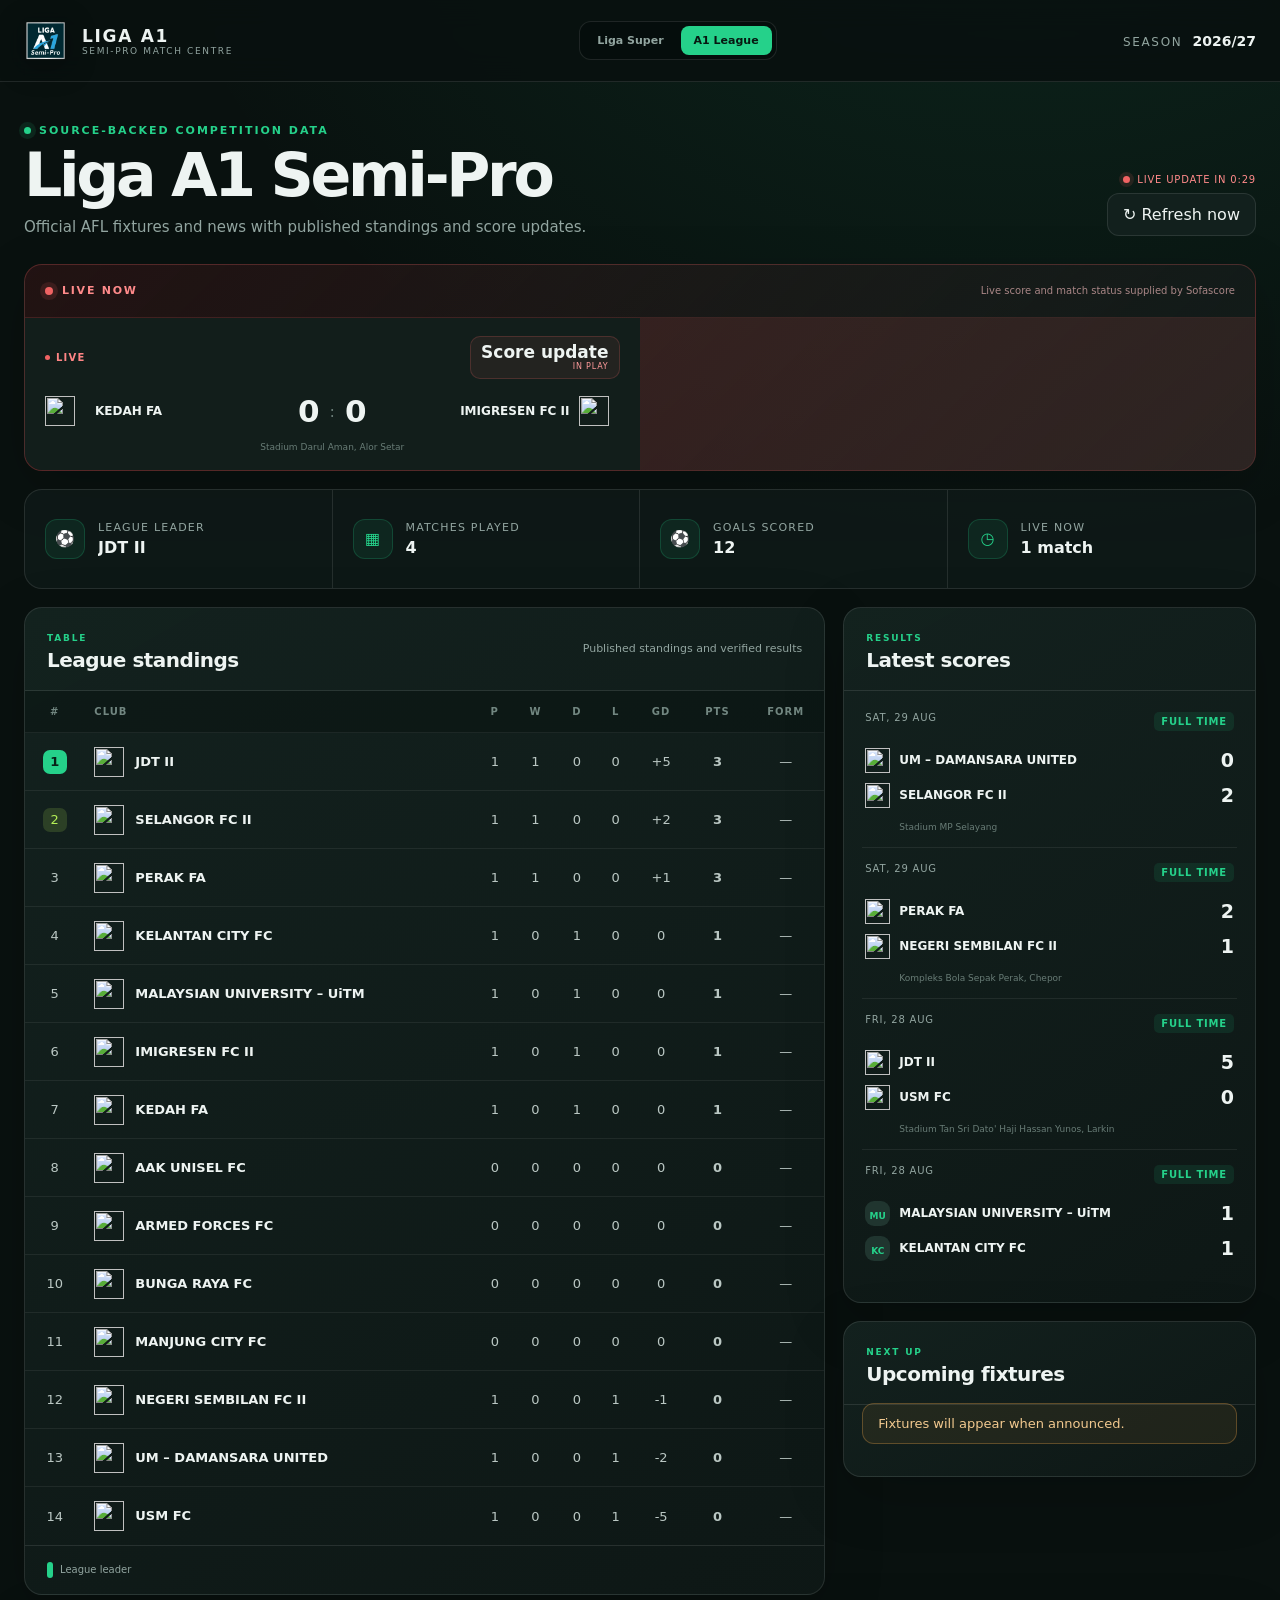
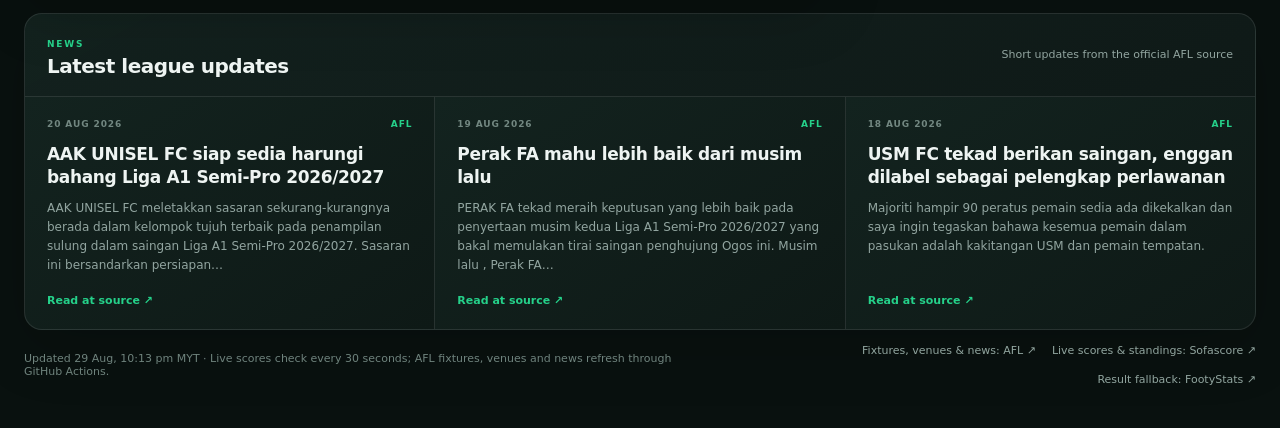
==== commit fec6edab: ":bricks:Fix AFL" ====
--- a/site/a1/index.html
+++ b/site/a1/index.html
@@ -4,7 +4,7 @@
   <meta charset="utf-8">
   <meta name="viewport" content="width=device-width,initial-scale=1">
   <meta name="theme-color" content="#09110f">
-  <meta name="description" content="Latest Liga A1 Semi-Pro standings, results, fixtures and news from the official Amateur Football League source.">
+  <meta name="description" content="Latest Liga A1 Semi-Pro standings, results, fixtures and official Amateur Football League news.">
   <meta property="og:title" content="Liga A1 Semi-Pro Match Centre">
   <meta property="og:description" content="Official standings, results, upcoming Liga A1 fixtures and league updates.">
   <meta property="og:image" content="../og.png">
@@ -23,18 +23,18 @@
   </header>
   <main class="dashboard">
     <section class="intro">
-      <div><p class="eyebrow"><i></i>Official AFL competition data</p><h1>Liga A1 Semi-Pro</h1><p>League standings, latest results and upcoming fixtures from official AFL data.</p></div>
+      <div><p class="eyebrow"><i></i>Source-backed competition data</p><h1>Liga A1 Semi-Pro</h1><p>Official AFL fixtures and news with published standings and score updates.</p></div>
       <div class="refresh-control"><span id="refresh-status" class="auto-status"><i></i>Loading official data…</span><button id="refresh" type="button" aria-label="Refresh data now">↻ <span>Refresh now</span></button></div>
     </section>
     <div id="notice" class="notice" hidden></div>
     <section id="live-board" class="live-board" aria-label="Matches live now" hidden>
-      <div class="live-title"><span><i></i>LIVE NOW</span><p>Shown only when verified by the official source</p></div>
+      <div class="live-title"><span><i></i>LIVE NOW</span><p>Live score and match status supplied by Sofascore</p></div>
       <div id="live-grid" class="live-grid"></div>
     </section>
     <section id="metrics" class="metrics" aria-label="League summary"></section>
     <section class="content-grid">
       <article class="panel standings-panel">
-        <div class="panel-heading"><div><span>TABLE</span><h2>League standings</h2></div><p>Calculated from official completed fixtures</p></div>
+        <div class="panel-heading"><div><span>TABLE</span><h2>League standings</h2></div><p>Published standings and verified results</p></div>
         <div id="standings-table" class="table-scroll"><table><thead><tr><th>#</th><th class="team-column">Club</th><th>P</th><th>W</th><th>D</th><th>L</th><th>GD</th><th>Pts</th><th class="form-column">Form</th></tr></thead><tbody id="standings"></tbody></table></div>
         <div id="standings-legend" class="legend"><span><i class="champion"></i>League leader</span></div>
       </article>
@@ -47,7 +47,7 @@
       <div class="panel-heading"><div><span>NEWS</span><h2 id="news-heading">Latest league updates</h2></div><p>Short updates from the official AFL source</p></div>
       <div id="news" class="news-grid"></div>
     </section>
-    <footer><p id="updated">Loading latest update…</p><a id="source-link" href="https://the-afl.my/" target="_blank" rel="noreferrer">Source: Amateur Football League ↗</a></footer>
+    <footer><p id="updated">Loading latest update…</p><div class="source-links"><a id="source-link" href="https://the-afl.my/" target="_blank" rel="noreferrer">Fixtures, venues &amp; news: AFL ↗</a><a href="https://www.sofascore.com/football/tournament/malaysia/liga-a1/22740" target="_blank" rel="noreferrer">Live scores &amp; standings: Sofascore ↗</a><a href="https://footystats.org/malaysia/liga-a1" target="_blank" rel="noreferrer">Result fallback: FootyStats ↗</a></div></footer>
   </main>
   <noscript><div class="noscript">JavaScript is required to load the latest competition data.</div></noscript>
   <script src="../app.js" defer></script>
--- a/site/styles.css
+++ b/site/styles.css
@@ -714,6 +714,13 @@
   color: #91a59f;
   text-decoration: none;
 }
+.source-links {
+  display: flex;
+  align-items: center;
+  justify-content: flex-end;
+  gap: 16px;
+  flex-wrap: wrap;
+}
 .noscript {
   padding: 20px;
   color: white;
@@ -831,6 +838,11 @@
     flex-direction: column;
     padding: 20px 2px;
   }
+  .source-links {
+    align-items: flex-start;
+    flex-direction: column;
+    gap: 8px;
+  }
   .live-grid {
     grid-template-columns: 1fr;
   }
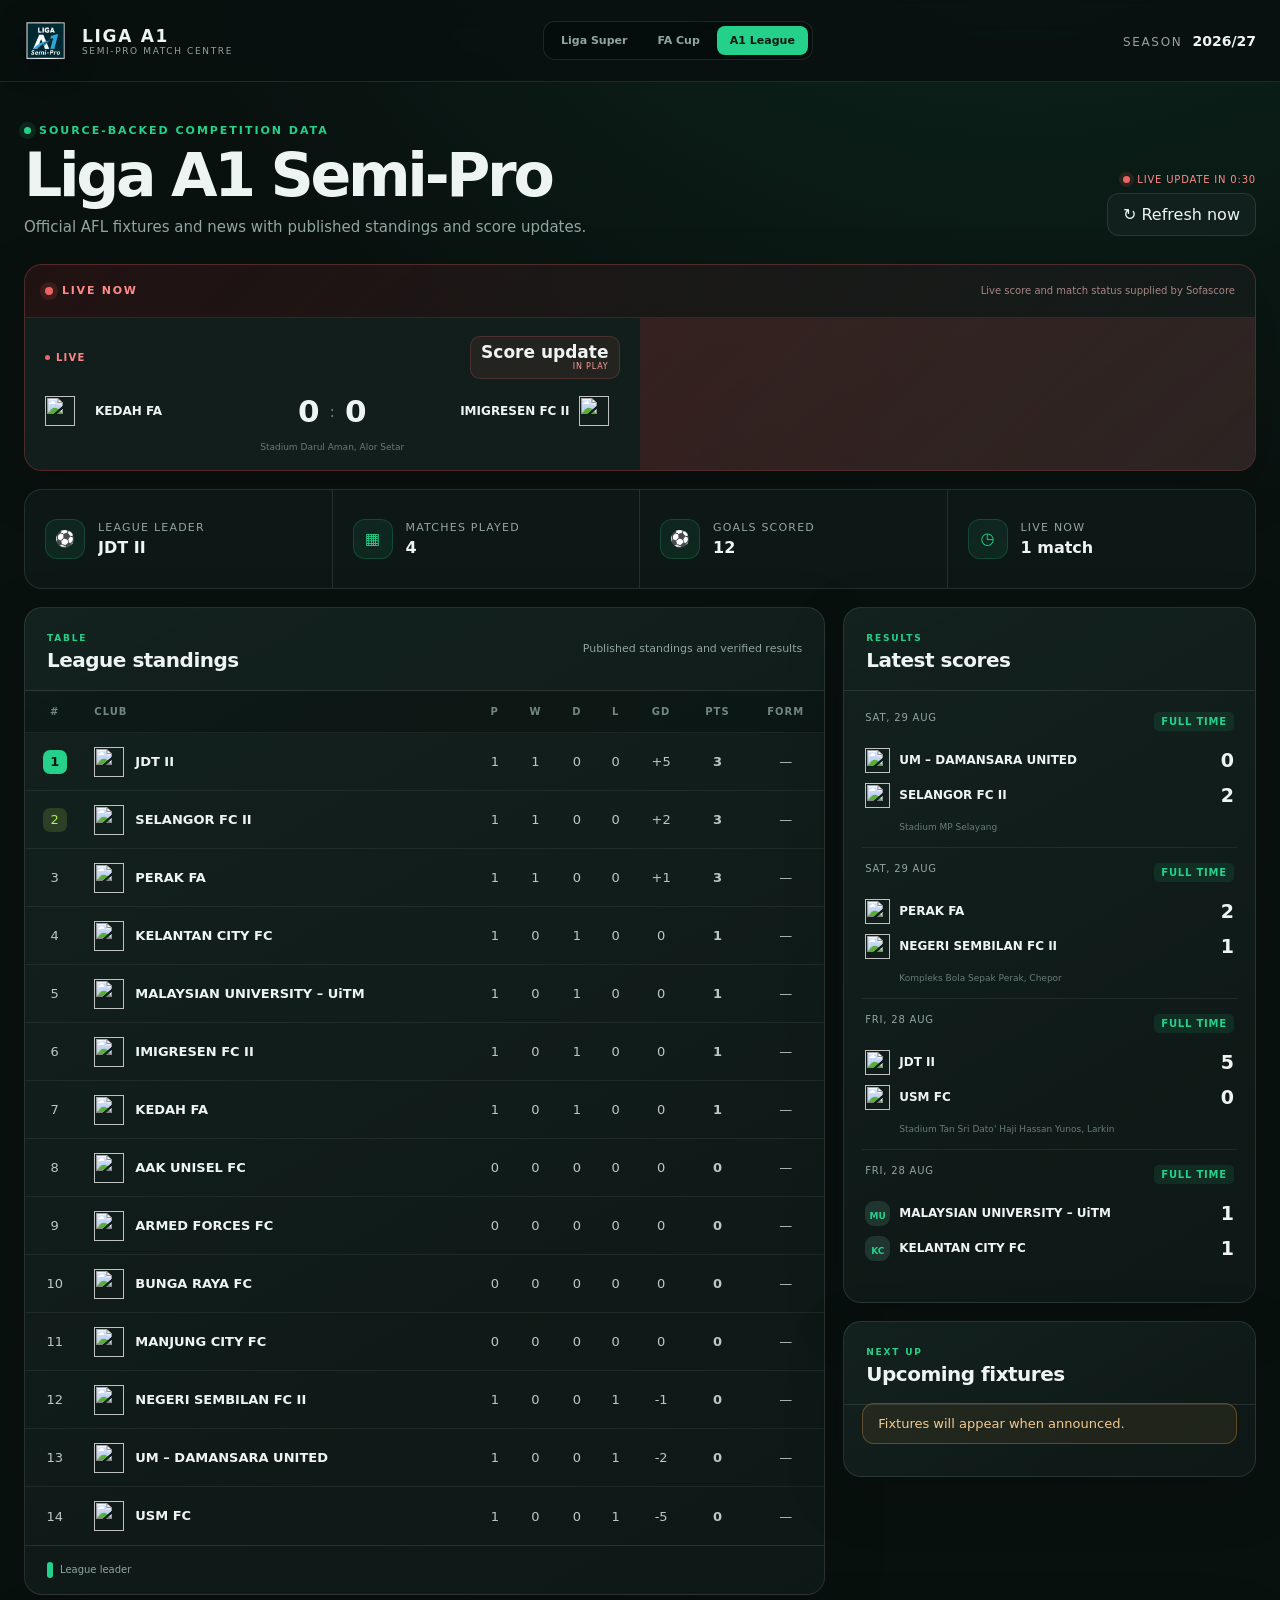
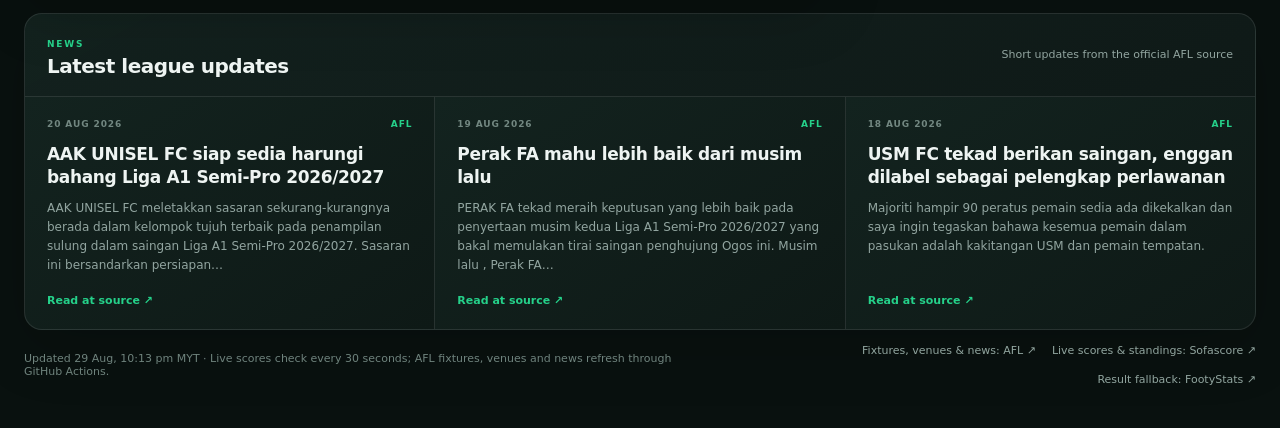
==== commit b2982c68: "Add Malaysia FA Cup match centre" ====
--- a/site/a1/index.html
+++ b/site/a1/index.html
@@ -17,6 +17,7 @@
     <div class="brand"><img src="../a1-logo.png" alt="Amateur Football League official logo"><span><b>LIGA A1</b><small>Semi-Pro Match Centre</small></span></div>
     <nav class="league-nav" aria-label="Competition">
       <a href="../">Liga Super</a>
+      <a href="../fa-cup/">FA Cup</a>
       <a class="active" href="./" aria-current="page">A1 League</a>
     </nav>
     <div class="season"><span>Season</span><strong id="season">2026/27</strong></div>
--- a/site/styles.css
+++ b/site/styles.css
@@ -5,12 +5,112 @@
   --green: #25d18a;
   --lime: #b5ef57;
   --red: #f06363;
+  --accent-rgb: 37, 209, 138;
+  --red-rgb: 240, 99, 99;
+  --highlight-rgb: 181, 239, 87;
+  --on-accent: #071811;
+  --canvas: #09110f;
+  --canvas-rgb: 9, 17, 15;
+  --nav-surface: rgba(5, 12, 10, 0.45);
+  --button-surface: #12201d;
+  --button-hover: #182a26;
+  --card-surface: #121e1b;
+  --live-start: rgba(106, 24, 30, 0.26);
+  --live-end: rgba(17, 28, 26, 0.94);
+  --metrics-surface: rgba(17, 28, 26, 0.7);
+  --panel-start: rgba(20, 35, 32, 0.94);
+  --panel-end: rgba(14, 24, 22, 0.97);
+  --table-head: rgba(5, 12, 10, 0.35);
+  --club-fallback: #20352f;
+  --news-start: #13231f;
+  --news-end: #0e1916;
+  --empty-surface: #101d1a;
+  --subtle-text: #728781;
+  --body-text: #bac7c3;
+  --quiet-text: #687c76;
+  --live-copy: #a98686;
+  --score-divider: #697b76;
+  --form-d-text: #bbc8c4;
+  --footer-text: #6f837d;
+  --footer-link: #91a59f;
+}
+html[data-competition="msl"] {
+  --ink: #f7f6ff;
+  --muted: #aaa7c8;
+  --line: rgba(164, 151, 255, 0.17);
+  --green: #9688ff;
+  --lime: #f0e705;
+  --red: #f51c2d;
+  --accent-rgb: 150, 136, 255;
+  --red-rgb: 245, 28, 45;
+  --highlight-rgb: 240, 231, 5;
+  --on-accent: #0c0926;
+  --canvas: #080718;
+  --canvas-rgb: 8, 7, 24;
+  --nav-surface: rgba(18, 14, 54, 0.68);
+  --button-surface: #1e1951;
+  --button-hover: #2a2368;
+  --card-surface: #13112f;
+  --live-start: rgba(var(--red-rgb), 0.16);
+  --live-end: var(--panel-end);
+  --metrics-surface: rgba(22, 18, 57, 0.78);
+  --panel-start: rgba(26, 22, 67, 0.96);
+  --panel-end: rgba(14, 12, 40, 0.98);
+  --table-head: rgba(8, 6, 28, 0.48);
+  --club-fallback: #292365;
+  --news-start: #1b1748;
+  --news-end: #100d2d;
+  --empty-surface: #12102f;
+  --subtle-text: #8580ac;
+  --body-text: #cfccdf;
+  --quiet-text: #817da5;
+  --live-copy: #aaa7c8;
+  --score-divider: #817da5;
+  --form-d-text: #cfccdf;
+  --footer-text: #817da5;
+  --footer-link: #aaa7c8;
+}
+html[data-competition="facup"] {
+  --ink: #fff7ed;
+  --muted: #c7aeb8;
+  --line: rgba(255, 199, 99, 0.16);
+  --green: #ffc763;
+  --lime: #fff0a6;
+  --red: #ee4d6b;
+  --accent-rgb: 255, 199, 99;
+  --red-rgb: 238, 77, 107;
+  --highlight-rgb: 255, 240, 166;
+  --on-accent: #2b101a;
+  --canvas: #120914;
+  --canvas-rgb: 18, 9, 20;
+  --nav-surface: rgba(46, 14, 38, 0.7);
+  --button-surface: #3e1832;
+  --button-hover: #552042;
+  --card-surface: #271021;
+  --live-start: rgba(var(--red-rgb), 0.18);
+  --live-end: rgba(35, 13, 29, 0.97);
+  --metrics-surface: rgba(44, 17, 36, 0.78);
+  --panel-start: rgba(52, 19, 42, 0.96);
+  --panel-end: rgba(28, 11, 25, 0.98);
+  --table-head: rgba(18, 9, 20, 0.5);
+  --club-fallback: #4b203c;
+  --news-start: #35162c;
+  --news-end: #21101d;
+  --empty-surface: #2b1224;
+  --subtle-text: #a48391;
+  --body-text: #e1ccd4;
+  --quiet-text: #9f7d8a;
+  --live-copy: #c7aeb8;
+  --score-divider: #a48391;
+  --form-d-text: #e1ccd4;
+  --footer-text: #9f7d8a;
+  --footer-link: #c7aeb8;
 }
 * {
   box-sizing: border-box;
 }
 html {
-  background: #09110f;
+  background: var(--canvas);
 }
 body {
   margin: 0;
@@ -18,10 +118,10 @@
   background:
     radial-gradient(
       circle at 80% -20%,
-      rgba(37, 209, 138, 0.14),
+      rgba(var(--accent-rgb), 0.14),
       transparent 36%
     ),
-    #09110f;
+    var(--canvas);
   font-family:
     Inter,
     ui-sans-serif,
@@ -31,6 +131,18 @@
     "Segoe UI",
     sans-serif;
 }
+html[data-competition="msl"] body {
+  background:
+    radial-gradient(circle at 88% -12%, rgba(var(--red-rgb), 0.14), transparent 30%),
+    radial-gradient(circle at 12% 12%, rgba(var(--accent-rgb), 0.18), transparent 34%),
+    var(--canvas);
+}
+html[data-competition="facup"] body {
+  background:
+    radial-gradient(circle at 82% -8%, rgba(var(--accent-rgb), 0.12), transparent 31%),
+    radial-gradient(circle at 10% 16%, rgba(var(--red-rgb), 0.13), transparent 36%),
+    var(--canvas);
+}
 button,
 a {
   font: inherit;
@@ -43,11 +155,18 @@
   justify-content: space-between;
   gap: 24px;
   border-bottom: 1px solid var(--line);
-  background: rgba(9, 17, 15, 0.88);
+  background: rgba(var(--canvas-rgb), 0.88);
   backdrop-filter: blur(14px);
   position: sticky;
   top: 0;
   z-index: 10;
+}
+html[data-competition="msl"] .topbar::before {
+  content: "";
+  position: absolute;
+  inset: 0 0 auto;
+  height: 3px;
+  background: linear-gradient(90deg, #1e1280 0 67%, #ee0f1a 67% 90%, #f0e705 90%);
 }
 .brand {
   display: flex;
@@ -60,6 +179,18 @@
   object-fit: contain;
   filter: drop-shadow(0 6px 15px rgba(0, 0, 0, 0.28));
 }
+.cup-brand-mark {
+  width: 46px;
+  height: 46px;
+  flex: 0 0 46px;
+  display: grid;
+  place-items: center;
+  border: 1px solid rgba(var(--accent-rgb), 0.34);
+  border-radius: 14px;
+  background: linear-gradient(145deg, rgba(var(--accent-rgb), 0.18), rgba(var(--red-rgb), 0.11));
+  font-size: 24px;
+  box-shadow: 0 8px 24px rgba(0, 0, 0, 0.24);
+}
 .brand > span {
   display: grid;
 }
@@ -80,7 +211,7 @@
   padding: 4px;
   border: 1px solid var(--line);
   border-radius: 12px;
-  background: rgba(5, 12, 10, 0.45);
+  background: var(--nav-surface);
 }
 .league-nav a {
   padding: 8px 13px;
@@ -95,7 +226,7 @@
   color: var(--ink);
 }
 .league-nav a.active {
-  color: #071811;
+  color: var(--on-accent);
   background: var(--green);
 }
 .season {
@@ -141,7 +272,7 @@
   height: 7px;
   border-radius: 99px;
   background: var(--green);
-  box-shadow: 0 0 0 5px rgba(37, 209, 138, 0.11);
+  box-shadow: 0 0 0 5px rgba(var(--accent-rgb), 0.11);
 }
 h1 {
   margin: 0;
@@ -176,12 +307,12 @@
 }
 .auto-status.is-live i {
   background: var(--red);
-  box-shadow: 0 0 0 4px rgba(240, 99, 99, 0.12);
+  box-shadow: 0 0 0 4px rgba(var(--red-rgb), 0.12);
   animation: pulse 1.5s ease-out infinite;
 }
 button {
   border: 1px solid var(--line);
-  background: #12201d;
+  background: var(--button-surface);
   color: var(--ink);
   border-radius: 12px;
   padding: 11px 15px;
@@ -189,9 +320,16 @@
   transition: 0.2s;
 }
 button:hover {
-  border-color: rgba(37, 209, 138, 0.55);
-  background: #182a26;
+  border-color: rgba(var(--accent-rgb), 0.55);
+  background: var(--button-hover);
   transform: translateY(-1px);
+}
+button:focus-visible,
+.league-nav a:focus-visible,
+.news-card a:focus-visible,
+footer a:focus-visible {
+  outline: 3px solid var(--lime);
+  outline-offset: 3px;
 }
 .notice {
   padding: 12px 15px;
@@ -204,11 +342,11 @@
 }
 .live-board {
   margin-bottom: 18px;
-  border: 1px solid rgba(240, 99, 99, 0.26);
+  border: 1px solid rgba(var(--red-rgb), 0.26);
   background: linear-gradient(
     135deg,
-    rgba(106, 24, 30, 0.26),
-    rgba(17, 28, 26, 0.94)
+    var(--live-start),
+    var(--live-end)
   );
   border-radius: 18px;
   overflow: hidden;
@@ -220,7 +358,7 @@
   display: flex;
   align-items: center;
   justify-content: space-between;
-  border-bottom: 1px solid rgba(240, 99, 99, 0.16);
+  border-bottom: 1px solid rgba(var(--red-rgb), 0.16);
 }
 .live-title > span {
   display: flex;
@@ -236,23 +374,23 @@
   height: 8px;
   border-radius: 50%;
   background: var(--red);
-  box-shadow: 0 0 0 5px rgba(240, 99, 99, 0.12);
+  box-shadow: 0 0 0 5px rgba(var(--red-rgb), 0.12);
   animation: pulse 1.5s ease-out infinite;
 }
 .live-title p {
   margin: 0;
-  color: #a98686;
+  color: var(--live-copy);
   font-size: 10px;
 }
 .live-grid {
   display: grid;
   grid-template-columns: repeat(2, minmax(0, 1fr));
   gap: 1px;
-  background: rgba(240, 99, 99, 0.12);
+  background: rgba(var(--red-rgb), 0.12);
 }
 .live-card {
   padding: 18px 20px;
-  background: #121e1b;
+  background: var(--card-surface);
 }
 .live-head {
   display: flex;
@@ -282,9 +420,9 @@
   display: grid;
   justify-items: end;
   gap: 1px;
-  border: 1px solid rgba(240, 99, 99, 0.2);
+  border: 1px solid rgba(var(--red-rgb), 0.2);
   border-radius: 10px;
-  background: rgba(240, 99, 99, 0.08);
+  background: rgba(var(--red-rgb), 0.08);
   font-variant-numeric: tabular-nums;
 }
 .match-clock strong {
@@ -330,12 +468,12 @@
   font-variant-numeric: tabular-nums;
 }
 .live-scoreline > span i {
-  color: #697b76;
+  color: var(--score-divider);
   font-style: normal;
 }
 .live-card > p {
   margin: 15px 0 0;
-  color: #687c76;
+  color: var(--quiet-text);
   font-size: 9px;
   text-align: center;
   white-space: nowrap;
@@ -348,7 +486,7 @@
   border: 1px solid var(--line);
   border-radius: 18px;
   overflow: hidden;
-  background: rgba(17, 28, 26, 0.7);
+  background: var(--metrics-surface);
   margin-bottom: 18px;
 }
 .metrics article {
@@ -368,8 +506,8 @@
   display: grid;
   place-items: center;
   color: var(--green);
-  border: 1px solid rgba(37, 209, 138, 0.2);
-  background: rgba(37, 209, 138, 0.08);
+  border: 1px solid rgba(var(--accent-rgb), 0.2);
+  background: rgba(var(--accent-rgb), 0.08);
   border-radius: 12px;
 }
 .metrics article > div {
@@ -399,8 +537,8 @@
   border: 1px solid var(--line);
   background: linear-gradient(
     150deg,
-    rgba(20, 35, 32, 0.94),
-    rgba(14, 24, 22, 0.97)
+    var(--panel-start),
+    var(--panel-end)
   );
   border-radius: 18px;
   overflow: hidden;
@@ -453,6 +591,72 @@
   color: var(--muted);
   font-size: 10px;
 }
+.cup-rounds {
+  display: grid;
+  grid-template-columns: repeat(auto-fit, minmax(min(100%, 155px), 1fr));
+  gap: 1px;
+  background: var(--line);
+}
+.cup-stage {
+  min-width: 0;
+  min-height: 174px;
+  padding: 21px;
+  background: linear-gradient(145deg, var(--news-start), var(--news-end));
+}
+.cup-stage-top {
+  display: flex;
+  align-items: center;
+  justify-content: space-between;
+  gap: 12px;
+  margin-bottom: 25px;
+}
+.cup-stage-top span {
+  color: var(--subtle-text);
+  font-size: 10px;
+  font-weight: 800;
+  letter-spacing: 0.15em;
+}
+.cup-stage-top b {
+  padding: 4px 7px;
+  border-radius: 99px;
+  color: var(--muted);
+  background: rgba(255, 255, 255, 0.06);
+  font-size: 8px;
+  letter-spacing: 0.08em;
+  text-transform: uppercase;
+}
+.cup-stage.is-current .cup-stage-top b,
+.cup-stage.is-complete .cup-stage-top b {
+  color: var(--on-accent);
+  background: var(--green);
+}
+.cup-stage h3 {
+  margin: 0;
+  font-size: 17px;
+  letter-spacing: -0.025em;
+}
+.cup-stage-track {
+  height: 4px;
+  margin: 17px 0 12px;
+  overflow: hidden;
+  border-radius: 99px;
+  background: rgba(255, 255, 255, 0.08);
+}
+.cup-stage-track i {
+  display: block;
+  height: 100%;
+  border-radius: inherit;
+  background: var(--green);
+}
+.cup-stage p {
+  margin: 0;
+  color: var(--muted);
+  font-size: 10px;
+  line-height: 1.45;
+}
+.cup-stage.is-upcoming {
+  opacity: 0.67;
+}
 .table-scroll {
   overflow: auto;
 }
@@ -464,19 +668,19 @@
 th {
   height: 42px;
   padding: 0 10px;
-  color: #728781;
+  color: var(--subtle-text);
   font-size: 10px;
   text-transform: uppercase;
   letter-spacing: 0.1em;
   font-weight: 700;
   text-align: center;
-  background: rgba(5, 12, 10, 0.35);
+  background: var(--table-head);
 }
 td {
   height: 58px;
   padding: 0 10px;
   border-top: 1px solid rgba(255, 255, 255, 0.065);
-  color: #bac7c3;
+  color: var(--body-text);
   font-size: 13px;
   text-align: center;
 }
@@ -500,7 +704,7 @@
 }
 .club-fallback {
   border-radius: 9px;
-  background: #20352f;
+  background: var(--club-fallback);
   color: var(--green);
   font-size: 9px;
   font-weight: 850;
@@ -516,11 +720,11 @@
 }
 .rank-1 {
   background: var(--green);
-  color: #072017;
+  color: var(--on-accent);
   font-weight: 900;
 }
 .rank-2 {
-  background: rgba(181, 239, 87, 0.16);
+  background: rgba(var(--highlight-rgb), 0.16);
   color: var(--lime);
 }
 .form {
@@ -534,15 +738,15 @@
   font-weight: 850;
 }
 .form-w {
-  background: rgba(37, 209, 138, 0.14);
+  background: rgba(var(--accent-rgb), 0.14);
   color: var(--green);
 }
 .form-d {
   background: rgba(255, 255, 255, 0.09);
-  color: #bbc8c4;
+  color: var(--form-d-text);
 }
 .form-l {
-  background: rgba(240, 99, 99, 0.13);
+  background: rgba(var(--red-rgb), 0.13);
   color: #f28282;
 }
 .legend {
@@ -585,7 +789,7 @@
   padding: 22px;
   display: flex;
   flex-direction: column;
-  background: linear-gradient(145deg, #13231f, #0e1916);
+  background: linear-gradient(145deg, var(--news-start), var(--news-end));
 }
 .news-meta {
   margin: 0 0 14px;
@@ -593,7 +797,7 @@
   align-items: center;
   justify-content: space-between;
   gap: 12px;
-  color: #728781;
+  color: var(--subtle-text);
   font-size: 9px;
   font-weight: 750;
   letter-spacing: 0.1em;
@@ -630,7 +834,7 @@
   margin: 0;
   padding: 30px 22px;
   color: var(--muted);
-  background: #101d1a;
+  background: var(--empty-surface);
   font-size: 12px;
 }
 .match-list {
@@ -660,7 +864,7 @@
 }
 .status-complete {
   color: var(--green);
-  background: rgba(37, 209, 138, 0.1);
+  background: rgba(var(--accent-rgb), 0.1);
 }
 .status-postponed {
   color: #f1b061;
@@ -695,7 +899,7 @@
 }
 .venue {
   margin: 9px 0 0 34px;
-  color: #687c76;
+  color: var(--quiet-text);
   font-size: 9px;
   white-space: nowrap;
   overflow: hidden;
@@ -707,11 +911,11 @@
   align-items: center;
   justify-content: space-between;
   gap: 16px;
-  color: #6f837d;
+  color: var(--footer-text);
   font-size: 11px;
 }
 footer a {
-  color: #91a59f;
+  color: var(--footer-link);
   text-decoration: none;
 }
 .source-links {
@@ -728,13 +932,25 @@
 }
 @keyframes pulse {
   0% {
-    box-shadow: 0 0 0 0 rgba(240, 99, 99, 0.35);
+    box-shadow: 0 0 0 0 rgba(var(--red-rgb), 0.35);
   }
   70% {
-    box-shadow: 0 0 0 8px rgba(240, 99, 99, 0);
+    box-shadow: 0 0 0 8px rgba(var(--red-rgb), 0);
   }
   100% {
-    box-shadow: 0 0 0 0 rgba(240, 99, 99, 0);
+    box-shadow: 0 0 0 0 rgba(var(--red-rgb), 0);
+  }
+}
+@media (prefers-reduced-motion: reduce) {
+  button {
+    transition: none;
+  }
+  button:hover {
+    transform: none;
+  }
+  .auto-status.is-live i,
+  .live-title > span i {
+    animation: none;
   }
 }
 @media (max-width: 980px) {
@@ -760,32 +976,68 @@
     grid-template-columns: minmax(0, 1fr) auto;
     gap: 8px 14px;
   }
+  .topbar > * {
+    min-inline-size: 0;
+  }
+  .brand {
+    grid-column: 1;
+    grid-row: 1;
+    min-inline-size: 0;
+  }
+  .brand > span:last-child {
+    min-inline-size: 0;
+  }
+  .brand b,
+  .brand small {
+    overflow: hidden;
+    text-overflow: ellipsis;
+    white-space: nowrap;
+  }
   .brand > img {
     width: 38px;
     height: 48px;
   }
+  .cup-brand-mark {
+    width: 42px;
+    height: 42px;
+    flex-basis: 42px;
+    border-radius: 12px;
+    font-size: 21px;
+  }
   .brand b {
     font-size: 14px;
   }
   .league-nav {
     grid-column: 1/-1;
+    grid-row: 2;
     justify-self: stretch;
     justify-content: center;
+    width: 100%;
+    min-width: 0;
   }
   .league-nav a {
     flex: 1;
+    min-width: 0;
     text-align: center;
-    padding: 7px 10px;
+    padding: 7px 6px;
   }
   .dashboard {
     width: calc(100% - 28px);
     padding-top: 28px;
   }
   .intro {
+    flex-direction: column;
     align-items: start;
   }
   .refresh-control {
-    align-items: flex-end;
+    width: 100%;
+    min-width: 0;
+    display: grid;
+    grid-template-columns: minmax(0, 1fr) auto;
+    align-items: center;
+  }
+  .refresh-control button {
+    justify-self: end;
   }
   .auto-status {
     font-size: 8px;
@@ -833,6 +1085,10 @@
   .season span {
     display: none;
   }
+  .season {
+    grid-column: 2;
+    grid-row: 1;
+  }
   footer {
     align-items: flex-start;
     flex-direction: column;
@@ -869,6 +1125,13 @@
   .live-scoreline b {
     font-size: 10px;
   }
+  .match-meta {
+    gap: 10px;
+  }
+  .match-meta > span:first-child {
+    min-width: 0;
+    overflow-wrap: anywhere;
+  }
   .club-mark {
     margin-right: 8px;
   }
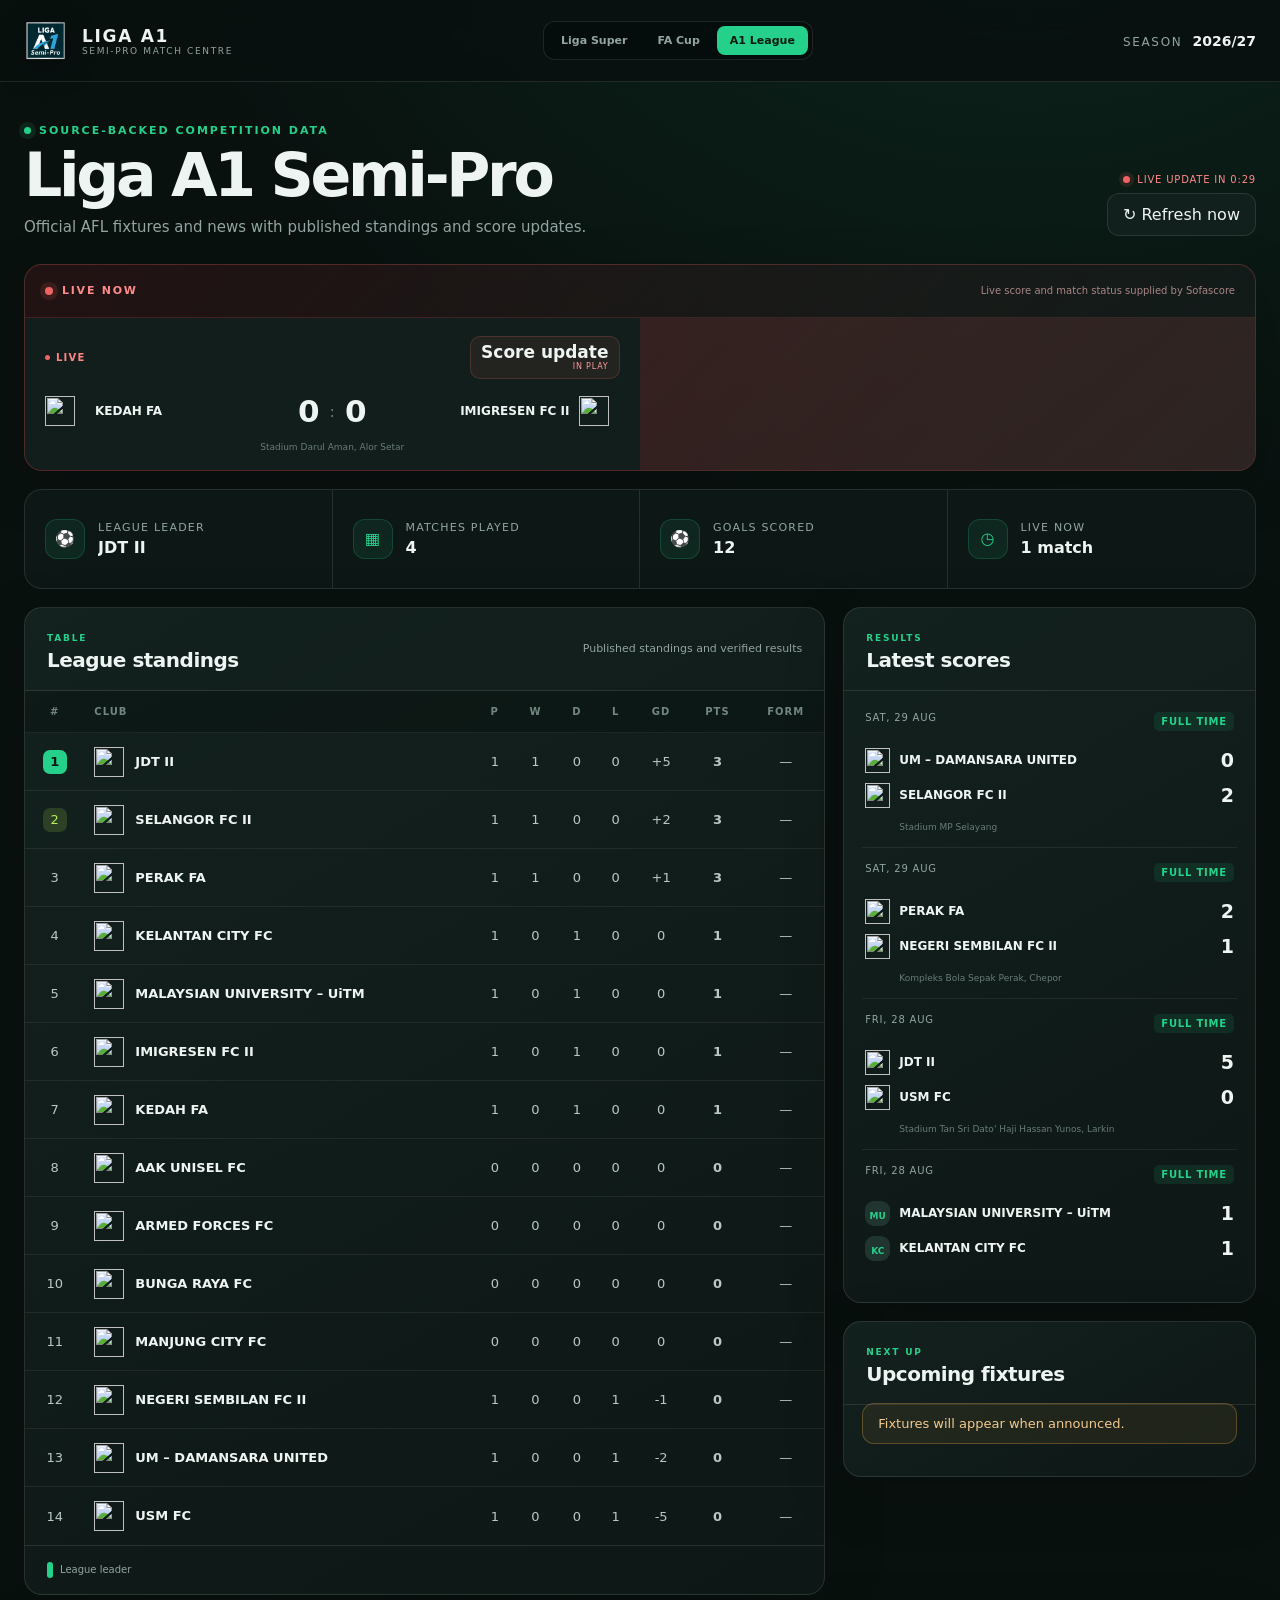
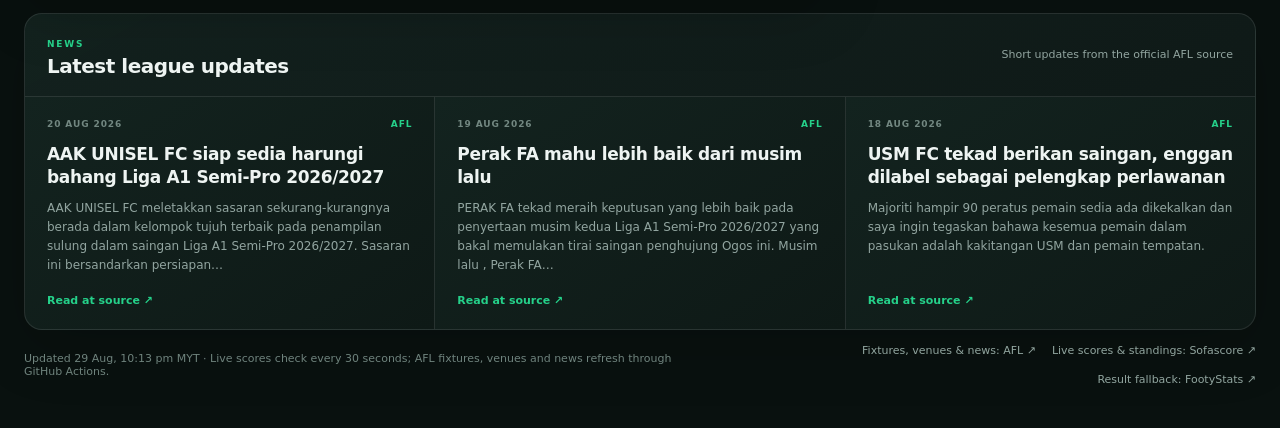
==== commit 2d702ea6: "Fix FA Cup navigation and initial results load" ====
--- a/site/a1/index.html
+++ b/site/a1/index.html
@@ -16,9 +16,9 @@
   <header class="topbar">
     <div class="brand"><img src="../a1-logo.png" alt="Amateur Football League official logo"><span><b>LIGA A1</b><small>Semi-Pro Match Centre</small></span></div>
     <nav class="league-nav" aria-label="Competition">
-      <a href="../">Liga Super</a>
-      <a href="../fa-cup/">FA Cup</a>
-      <a class="active" href="./" aria-current="page">A1 League</a>
+      <a href="../?v=fa-cup-nav">Liga Super</a>
+      <a href="../fa-cup/?v=fa-cup-nav">FA Cup</a>
+      <a class="active" href="./?v=fa-cup-nav" aria-current="page">A1 League</a>
     </nav>
     <div class="season"><span>Season</span><strong id="season">2026/27</strong></div>
   </header>
